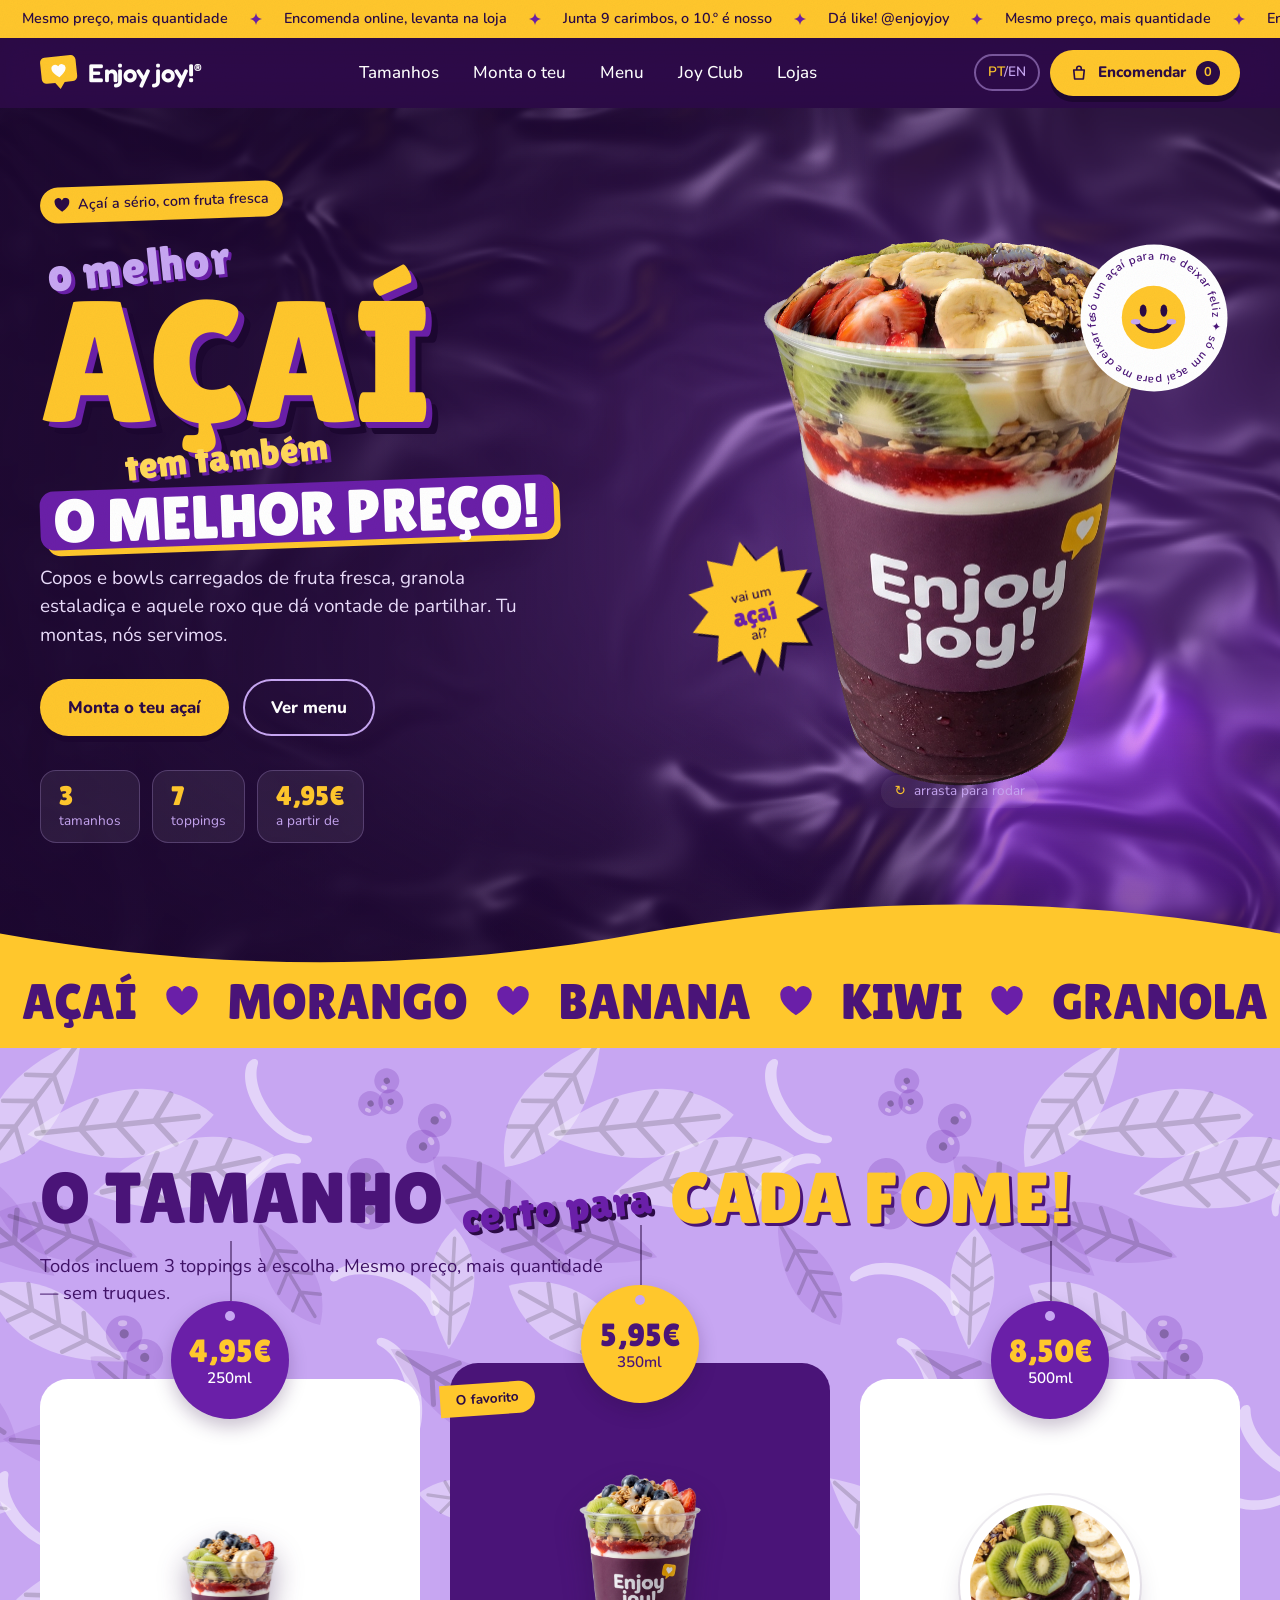
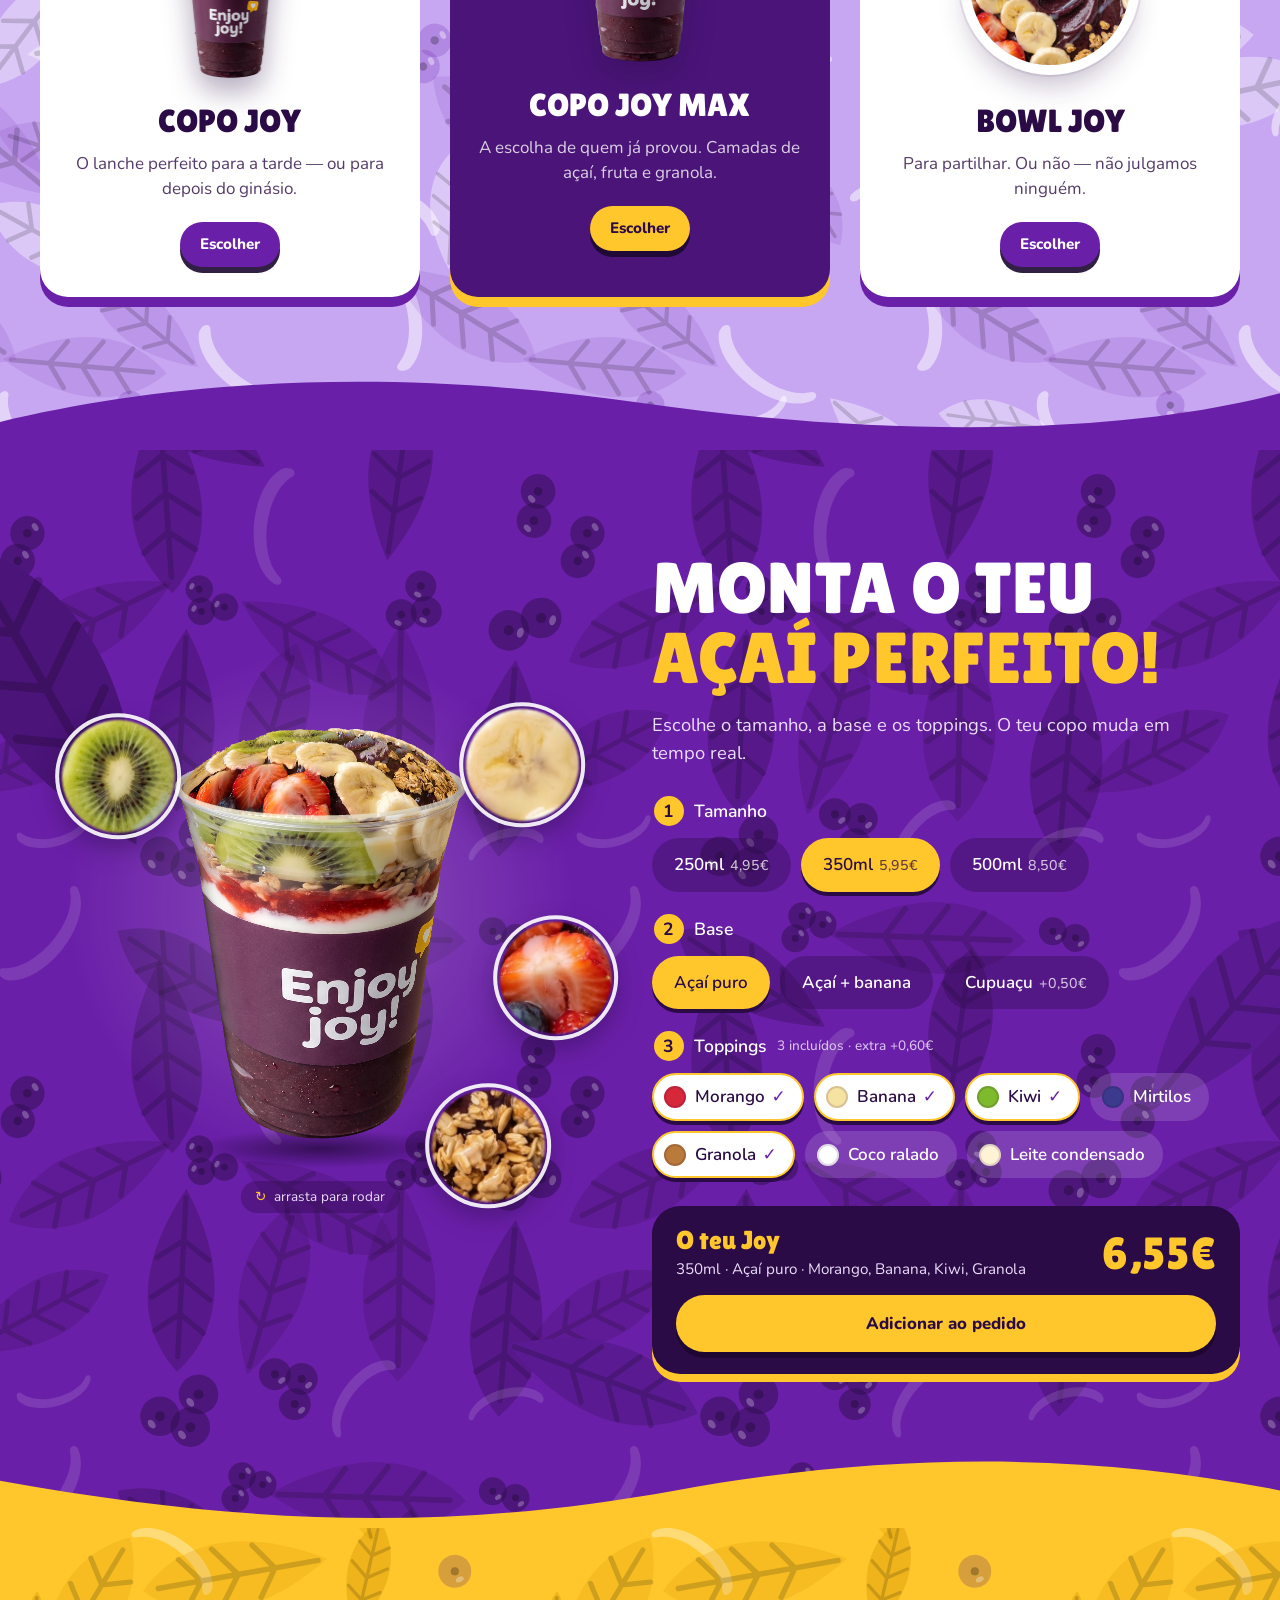
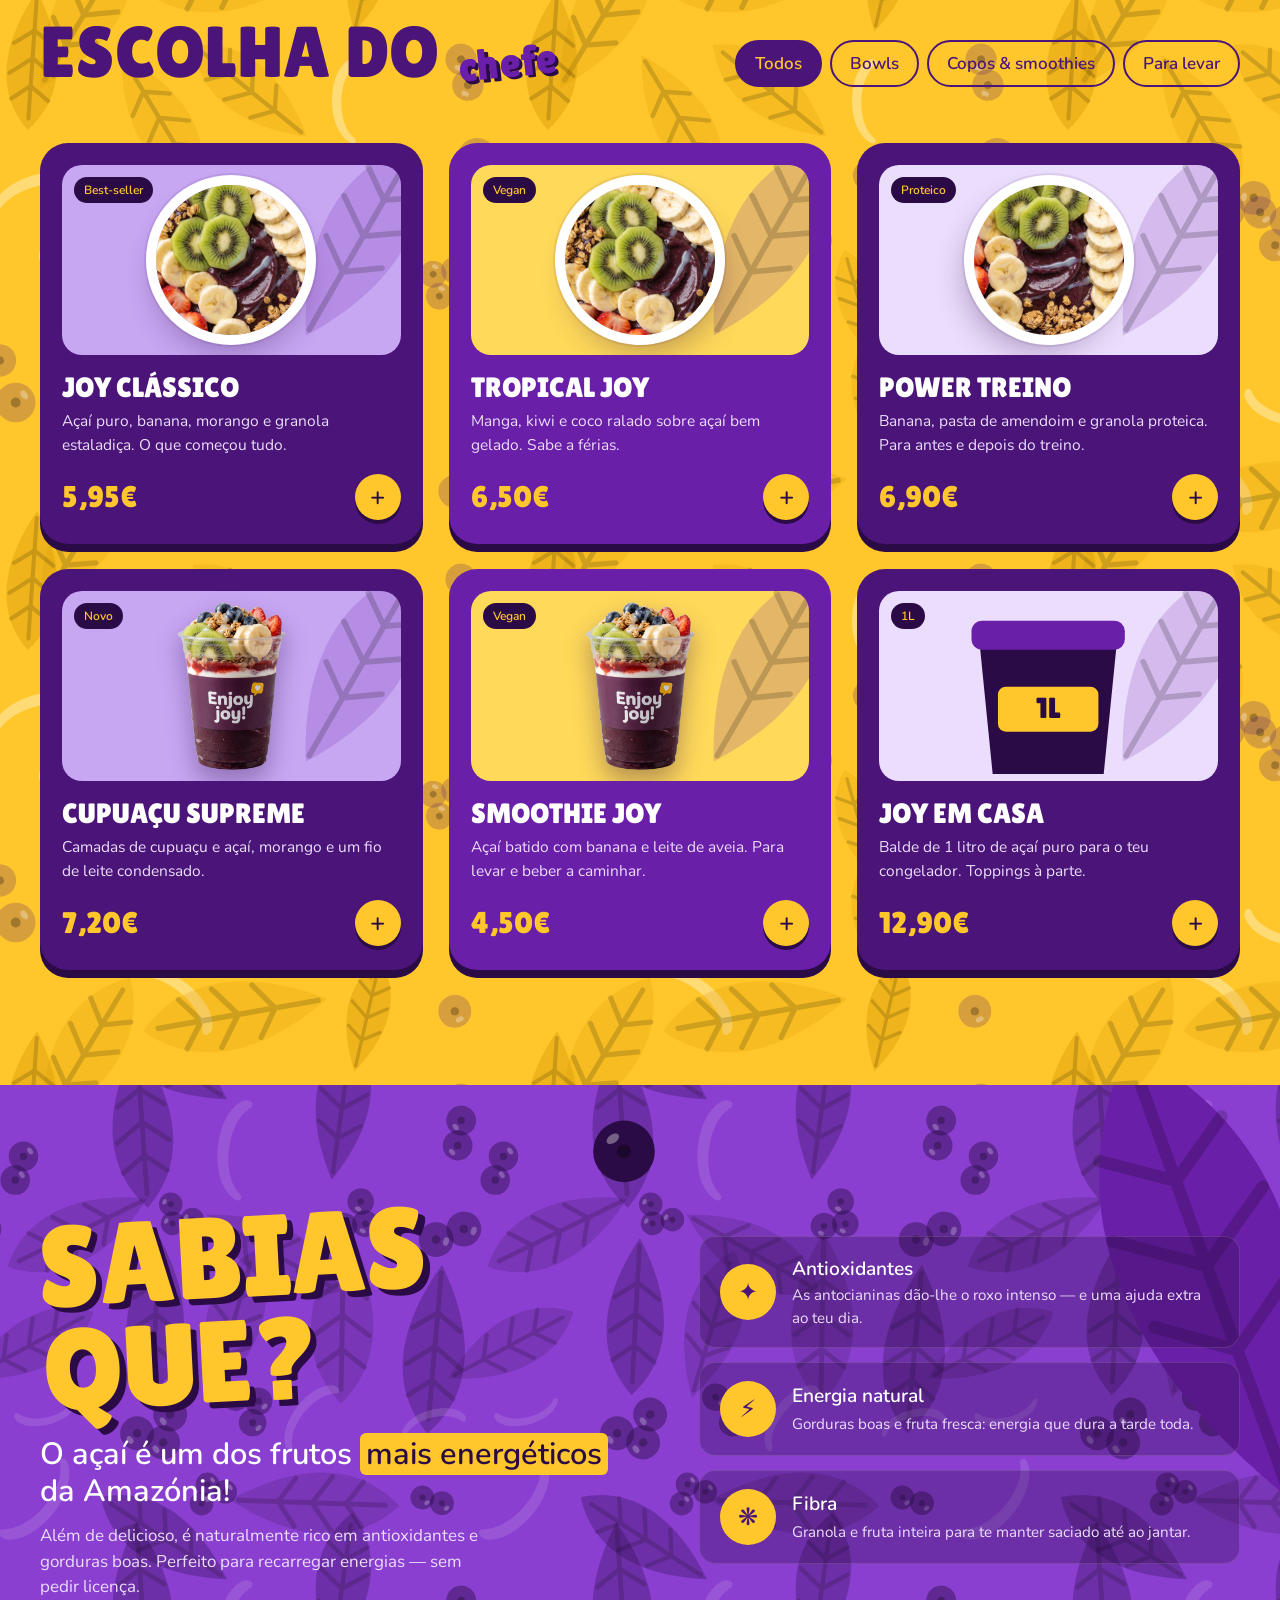
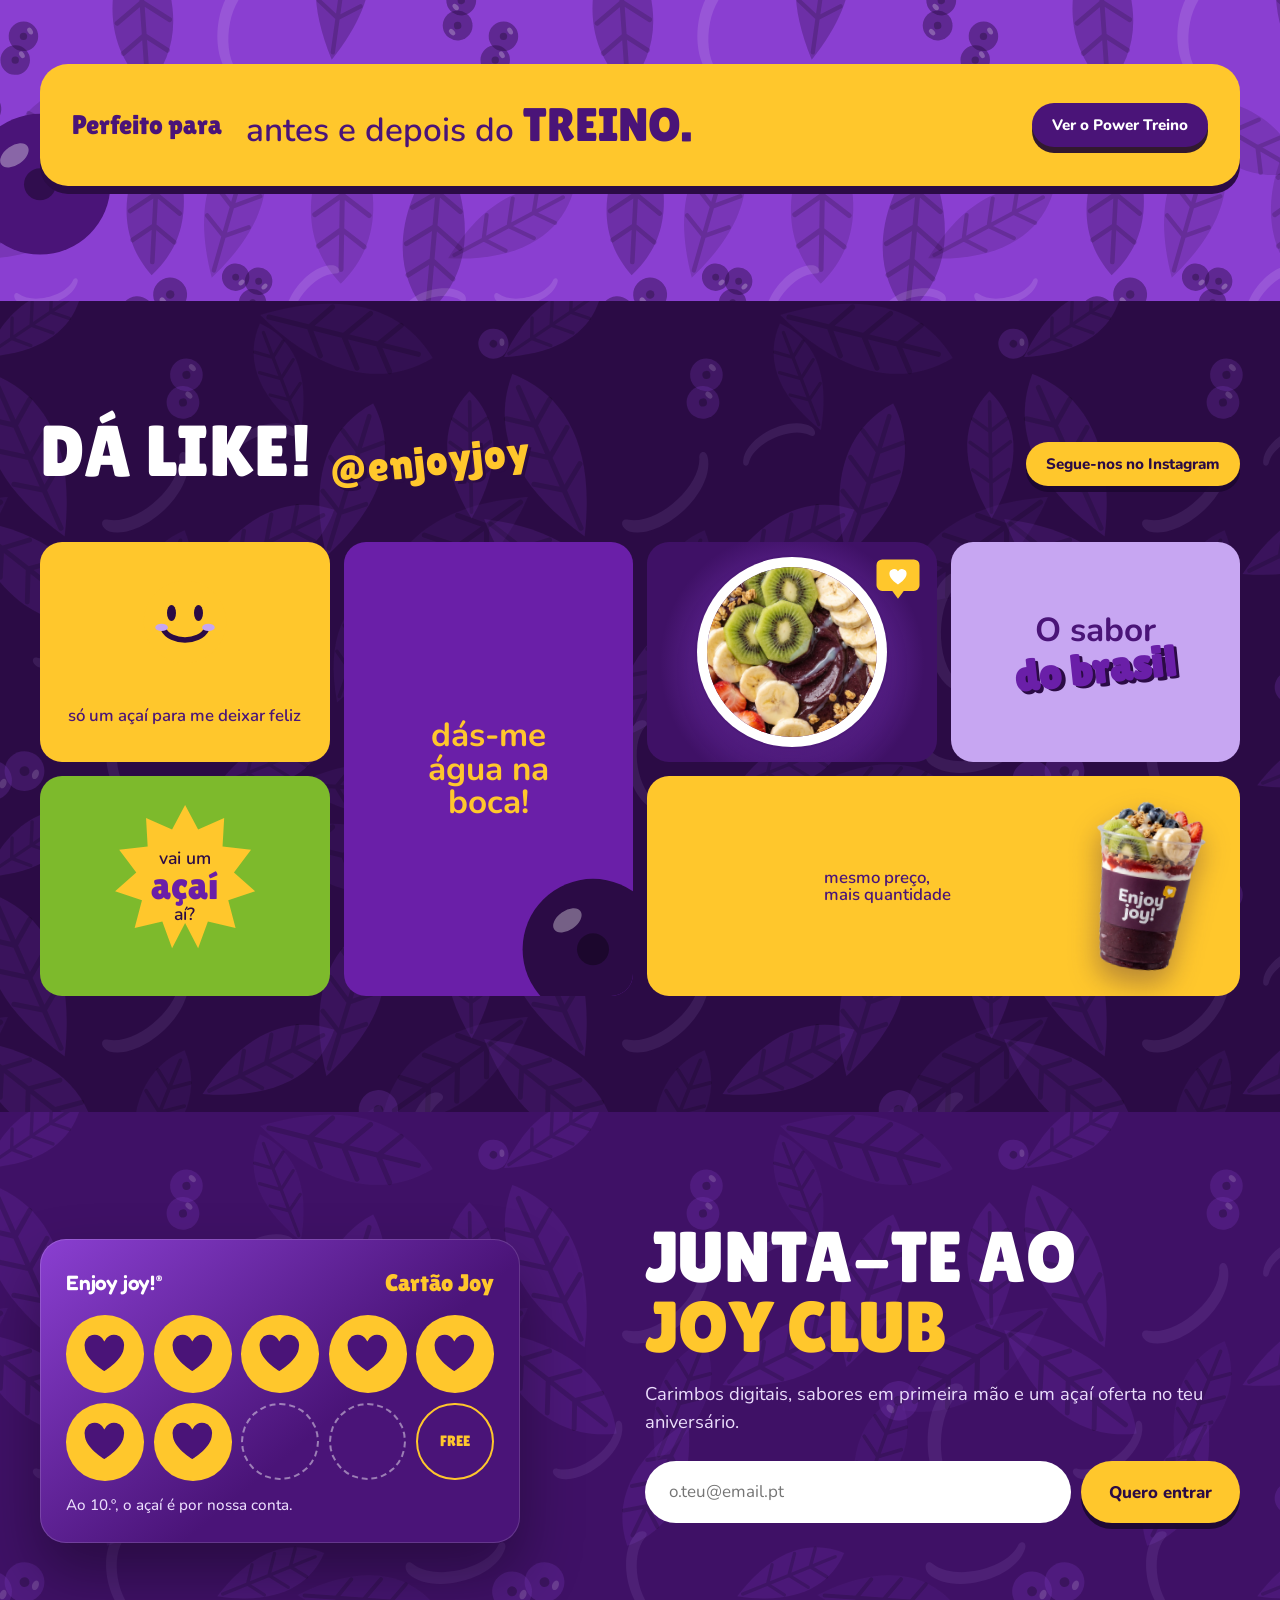
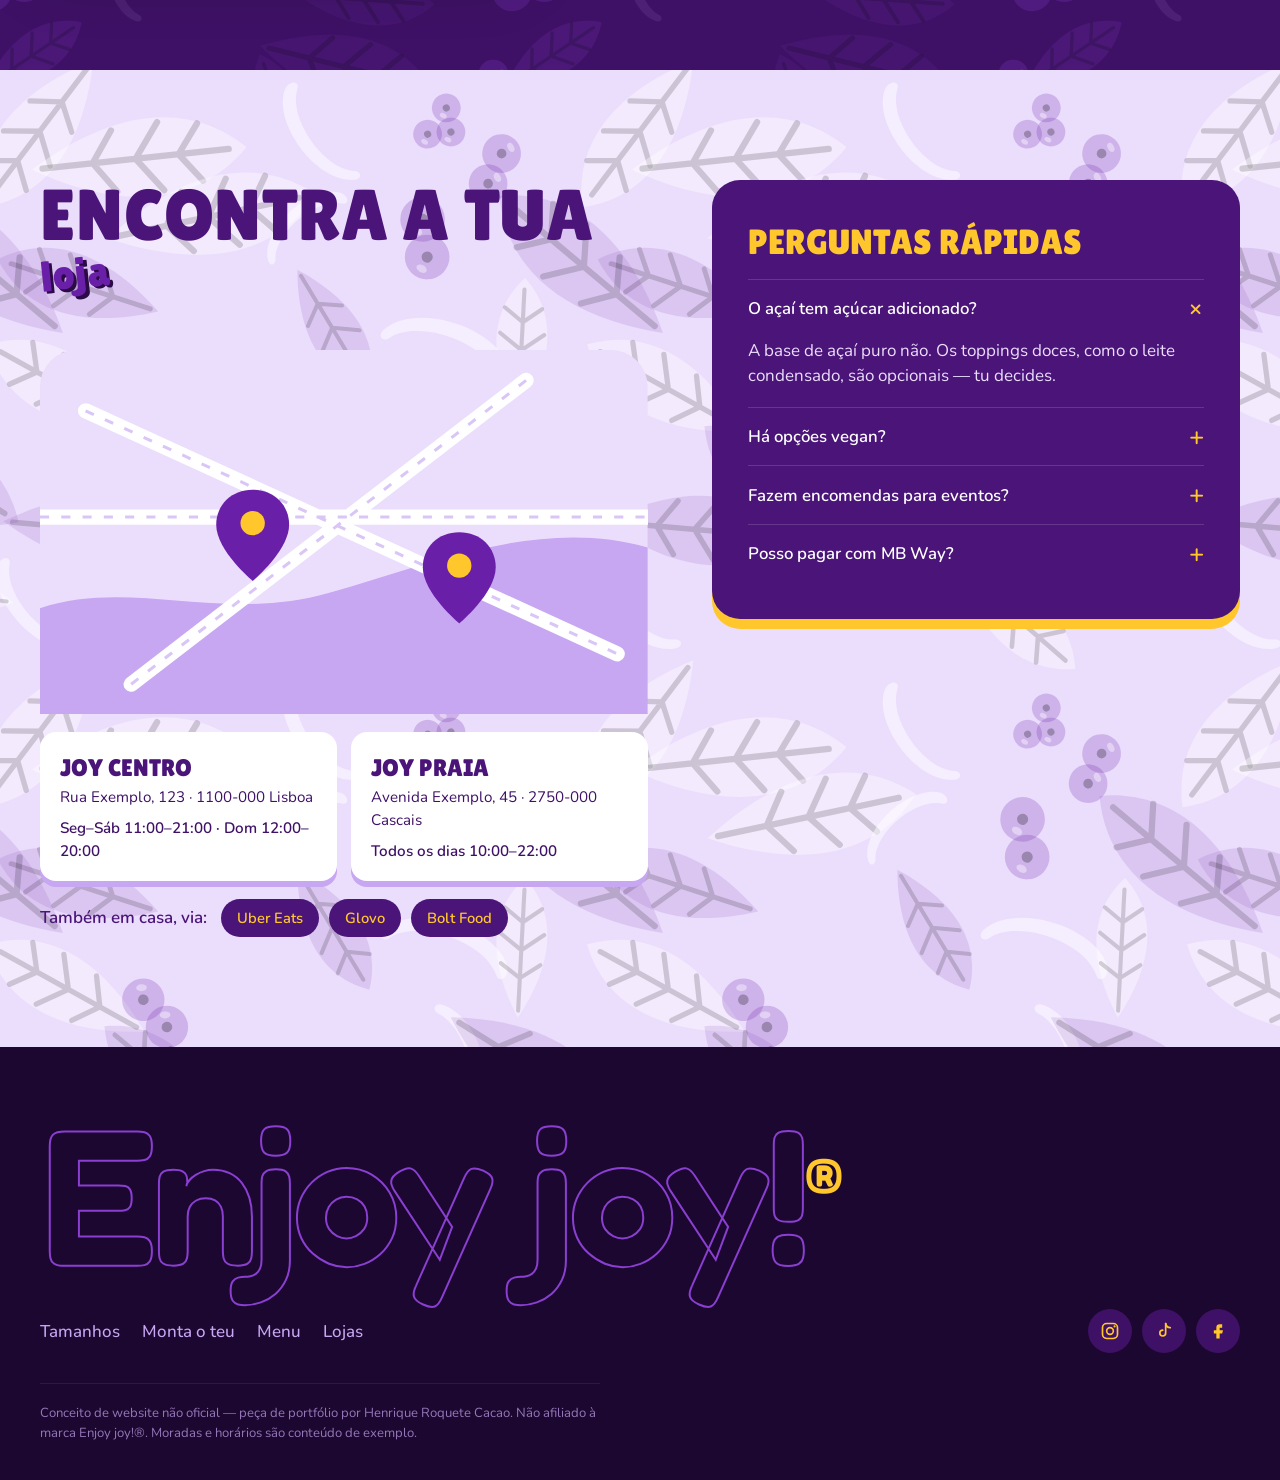
==== enjoy-joy/index.html @ b5eda9b7 "Initial commit" ====
<!DOCTYPE html>
<html lang="pt-PT">
<head>
  <meta charset="UTF-8" />
  <meta name="viewport" content="width=device-width, initial-scale=1" />
  <title>Enjoy joy! — Açaí bowls & copos</title>
  <meta name="description" content="Enjoy joy! — o melhor açaí tem também o melhor preço. Copos, bowls e smoothies de açaí com fruta fresca. Monta o teu online." />
  <meta name="theme-color" content="#2B0B45" />

  <!-- Type system (chunky & playful):
       Lilita One → heavy rounded display, like the "O MELHOR AÇAÍ" price posts
       Nunito     → rounded humanist sans for body + UI, friendly and very legible
       Fredoka    → used only for the Enjoy joy! wordmark (closest to the logo) -->
  <link rel="preconnect" href="https://fonts.googleapis.com" />
  <link rel="preconnect" href="https://fonts.gstatic.com" crossorigin />
  <link href="https://fonts.googleapis.com/css2?family=Fredoka:wght@600&family=Lilita+One&family=Nunito:wght@400;600;700;800;900&display=swap" rel="stylesheet" />
  <link rel="stylesheet" href="css/styles.css" />
</head>
<body>

<!-- ============ SVG SPRITE (shared brand shapes) ============ -->
<svg width="0" height="0" style="position:absolute" aria-hidden="true">
  <defs>
    <!-- Brand mark: yellow speech bubble with a white heart -->
    <symbol id="i-bubble" viewBox="0 0 64 60">
      <path d="M10 2h44a8 8 0 0 1 8 8v28a8 8 0 0 1-8 8H40l-8 11-8-11H10a8 8 0 0 1-8-8V10a8 8 0 0 1 8-8z" fill="#FFC72C"/>
      <path d="M32 37s-12-7.2-12-15a6.5 6.5 0 0 1 12-3.4A6.5 6.5 0 0 1 44 22c0 7.8-12 15-12 15z" fill="#fff"/>
    </symbol>
    <!-- Açaí palm leaf with veins (used as background pattern) -->
    <symbol id="i-leaf" viewBox="0 0 120 200">
      <path d="M60 4C18 46 8 112 60 196 112 112 102 46 60 4z" fill="currentColor"/>
      <path d="M60 18v172M60 60 34 42M60 60l26-18M60 96 28 74M60 96l32-22M60 132 32 112M60 132l28-20" stroke="rgba(0,0,0,.18)" stroke-width="5" stroke-linecap="round" fill="none"/>
    </symbol>
    <!-- Açaí berry -->
    <symbol id="i-berry" viewBox="0 0 100 100">
      <circle cx="50" cy="52" r="44" fill="currentColor"/>
      <circle cx="50" cy="52" r="10" fill="rgba(0,0,0,.35)"/>
      <ellipse cx="34" cy="34" rx="10" ry="6" fill="rgba(255,255,255,.35)" transform="rotate(-35 34 34)"/>
    </symbol>
    <symbol id="i-heart" viewBox="0 0 24 22">
      <path d="M12 21S1 14.4 1 7.3A5.7 5.7 0 0 1 12 4.4a5.7 5.7 0 0 1 11 2.9C23 14.4 12 21 12 21z" fill="currentColor"/>
    </symbol>
    <symbol id="i-spark" viewBox="0 0 24 24">
      <path d="M12 0c1 7 5 11 12 12-7 1-11 5-12 12-1-7-5-11-12-12 7-1 11-5 12-12z" fill="currentColor"/>
    </symbol>
    <symbol id="i-burst" viewBox="0 0 200 200">
      <path fill="currentColor" d="M100 0l16 30 32-14-2 35 35 4-21 28 26 23-33 11 9 34-34-8-12 33-16-31-16 31-12-33-34 8 9-34-33-11 26-23-21-28 35-4-2-35 32 14z"/>
    </symbol>
    <!-- Hand-drawn style smiley -->
    <symbol id="i-smile" viewBox="0 0 100 100">
      <circle cx="50" cy="50" r="46" fill="#FFC72C"/>
      <ellipse cx="35" cy="40" rx="5" ry="9" fill="#2B0B45"/>
      <ellipse cx="65" cy="40" rx="5" ry="9" fill="#2B0B45"/>
      <path d="M26 58c8 16 40 16 48 0" stroke="#2B0B45" stroke-width="6" fill="none" stroke-linecap="round"/>
      <ellipse cx="24" cy="56" rx="7" ry="4" fill="#C7A6F2"/><ellipse cx="76" cy="56" rx="7" ry="4" fill="#C7A6F2"/>
    </symbol>
  </defs>
</svg>

<!-- ============ PROMO MARQUEE ============ -->
<div class="promo" aria-label="Promoções">
  <div class="promo__track">
    <!-- duplicated once in JS for a seamless loop -->
    <span data-i18n="promo1">Mesmo preço, mais quantidade</span><svg><use href="#i-spark"/></svg>
    <span data-i18n="promo2">Encomenda online, levanta na loja</span><svg><use href="#i-spark"/></svg>
    <span data-i18n="promo3">Junta 9 carimbos, o 10.º é nosso</span><svg><use href="#i-spark"/></svg>
    <span>Dá like! @enjoyjoy</span><svg><use href="#i-spark"/></svg>
  </div>
</div>

<!-- ============ NAV ============ -->
<header class="nav" id="top">
  <a href="#top" class="logo" aria-label="Enjoy joy! início">
    <svg class="logo__bubble"><use href="#i-bubble"/></svg>
    <span class="logo__word">Enjoy joy!<sup>®</sup></span>
  </a>
  <nav class="nav__links" id="navLinks" aria-label="Principal">
    <a href="#tamanhos" data-i18n="nav1">Tamanhos</a>
    <a href="#monta" data-i18n="nav2">Monta o teu</a>
    <a href="#menu" data-i18n="nav3">Menu</a>
    <a href="#joyclub" data-i18n="nav4">Joy Club</a>
    <a href="#lojas" data-i18n="nav5">Lojas</a>
  </nav>
  <div class="nav__actions">
    <button class="lang" id="langBtn" aria-label="Mudar língua / switch language"><span class="is-on">PT</span>/<span>EN</span></button>
    <a href="#monta" class="btn btn--yellow btn--sm nav__cta">
      <svg viewBox="0 0 24 24" aria-hidden="true"><path d="M5 8h14l-1.2 12H6.2z" fill="none" stroke="currentColor" stroke-width="2.2" stroke-linejoin="round"/><path d="M9 8V6a3 3 0 0 1 6 0v2" fill="none" stroke="currentColor" stroke-width="2.2"/></svg>
      <span data-i18n="order">Encomendar</span>
      <span class="cart" id="cartCount" aria-label="itens no pedido">0</span>
    </a>
    <button class="burger" id="burger" aria-label="Abrir menu" aria-expanded="false" aria-controls="navLinks"><span></span><span></span></button>
  </div>
</header>

<main>

<!-- ============ HERO ============ -->
<section class="hero">
  <!-- Animated glossy açaí liquid (WebGL shader, js/liquid.js) -->
  <canvas class="hero__liquid" id="liquid" aria-hidden="true"></canvas>
  <div class="hero__veil" aria-hidden="true"></div>

  <div class="hero__inner wrap">
    <div class="hero__copy reveal">
      <p class="chip chip--yellow"><svg><use href="#i-heart"/></svg> <span data-i18n="heroChip">Açaí a sério, com fruta fresca</span></p>
      <h1 class="hero__title">
        <span class="script" data-i18n="heroT1">o melhor</span>
        <span class="mega">AÇAÍ</span>
        <span class="script script--sm" data-i18n="heroT2">tem também</span>
        <span class="big" data-i18n="heroT3">o melhor preço!</span>
      </h1>
      <p class="hero__lead" data-i18n="heroLead">Copos e bowls carregados de fruta fresca, granola estaladiça e aquele roxo que dá vontade de partilhar. Tu montas, nós servimos.</p>
      <div class="hero__ctas">
        <a href="#monta" class="btn btn--yellow" data-i18n="heroCta1">Monta o teu açaí</a>
        <a href="#menu" class="btn btn--ghost" data-i18n="heroCta2">Ver menu</a>
      </div>
      <ul class="hero__facts">
        <li><b>3</b> <span data-i18n="fact1">tamanhos</span></li>
        <li><b>7</b> <span data-i18n="fact2">toppings</span></li>
        <li><b>4,95€</b> <span data-i18n="fact3">a partir de</span></li>
      </ul>
    </div>

    <div class="hero__stage reveal">
      <!-- Photo-3D açaí cup — js/cup3d.js wraps a product photo around real geometry -->
      <canvas id="heroCup" class="cup-canvas" aria-label="Copo de açaí Enjoy joy! em 3D. Arrasta para rodar." role="img"></canvas>
      <div class="cup-shadow"></div>

      <!-- Rotating circular badge -->
      <div class="badge-rotate" aria-hidden="true">
        <svg viewBox="0 0 200 200" class="badge-rotate__ring">
          <defs><path id="circ" d="M100 100m-78 0a78 78 0 1 1 156 0a78 78 0 1 1-156 0"/></defs>
          <circle cx="100" cy="100" r="98" fill="#fff"/>
          <text><textPath href="#circ" data-i18n="badge">só um açaí para me deixar feliz ✦ só um açaí para me deixar feliz ✦</textPath></text>
        </svg>
        <svg class="badge-rotate__smile"><use href="#i-smile"/></svg>
      </div>

      <!-- Starburst sticker -->
      <div class="burst" aria-hidden="true">
        <svg><use href="#i-burst"/></svg>
        <span data-i18n="burst">vai um<br><b>açaí</b><br>aí?</span>
      </div>

      <p class="drag-hint" aria-hidden="true"><span class="drag-hint__icon">↻</span> <span data-i18n="drag">arrasta para rodar</span></p>
    </div>
  </div>

  <svg class="wave wave--yellow" viewBox="0 0 1440 80" preserveAspectRatio="none" aria-hidden="true"><path d="M0 40c240 40 480 40 720 0s480-40 720 0v40H0z"/></svg>
</section>

<!-- ============ INGREDIENT MARQUEE ============ -->
<div class="ticker" aria-hidden="true">
  <div class="ticker__track">
    <span>AÇAÍ</span><svg><use href="#i-heart"/></svg><span>MORANGO</span><svg><use href="#i-heart"/></svg><span>BANANA</span><svg><use href="#i-heart"/></svg><span>KIWI</span><svg><use href="#i-heart"/></svg><span>GRANOLA</span><svg><use href="#i-heart"/></svg><span>CUPUAÇU</span><svg><use href="#i-heart"/></svg><span>MIRTILOS</span><svg><use href="#i-heart"/></svg>
  </div>
</div>

<!-- ============ SIZES / PRICING ============ -->
<section class="sizes" id="tamanhos">
  <div class="wrap">
    <header class="sec-head reveal">
      <h2 class="display">
        <span data-i18n="sizesT1">O tamanho</span>
        <span class="script script--violet" data-i18n="sizesT2">certo para</span>
        <span class="display--yellow" data-i18n="sizesT3">cada fome!</span>
      </h2>
      <p class="sec-lead" data-i18n="sizesLead">Todos incluem 3 toppings à escolha. Mesmo preço, mais quantidade — sem truques.</p>
    </header>

    <div class="sizes__grid">
      <!-- Each card: hanging price tag + flat cup illustration -->
      <article class="size reveal" data-size="250">
        <div class="tag tag--purple"><span class="tag__price">4,95€</span><span class="tag__ml">250ml</span></div>
        <div class="size__illo"><img src="assets/cup-front.webp" alt="" class="size__cup size__cup--s" loading="lazy"></div>
        <h3 data-i18n="s1n">Copo Joy</h3>
        <p data-i18n="s1d">O lanche perfeito para a tarde — ou para depois do ginásio.</p>
        <button class="btn btn--violet btn--sm js-pick-size" data-size="250" data-i18n="pick">Escolher</button>
      </article>

      <article class="size size--featured reveal" data-size="350">
        <span class="ribbon" data-i18n="fav">O favorito</span>
        <div class="tag tag--yellow"><span class="tag__price">5,95€</span><span class="tag__ml">350ml</span></div>
        <div class="size__illo"><img src="assets/cup-front.webp" alt="" class="size__cup size__cup--m" loading="lazy"></div>
        <h3 data-i18n="s2n">Copo Joy Max</h3>
        <p data-i18n="s2d">A escolha de quem já provou. Camadas de açaí, fruta e granola.</p>
        <button class="btn btn--yellow btn--sm js-pick-size" data-size="350" data-i18n="pick">Escolher</button>
      </article>

      <article class="size reveal" data-size="500">
        <div class="tag tag--purple"><span class="tag__price">8,50€</span><span class="tag__ml">500ml</span></div>
        <div class="size__illo"><span class="size__bowl" aria-hidden="true"></span></div>
        <h3 data-i18n="s3n">Bowl Joy</h3>
        <p data-i18n="s3d">Para partilhar. Ou não — não julgamos ninguém.</p>
        <button class="btn btn--violet btn--sm js-pick-size" data-size="500" data-i18n="pick">Escolher</button>
      </article>
    </div>
  </div>
  <svg class="wave wave--violet" viewBox="0 0 1440 80" preserveAspectRatio="none" aria-hidden="true"><path d="M0 50c180-40 420-60 720-20s560 30 720-10v60H0z"/></svg>
</section>

<!-- ============ BUILDER ============ -->
<section class="builder" id="monta">
  <!-- decorative leaves -->
  <svg class="leaf leaf--a" aria-hidden="true"><use href="#i-leaf"/></svg>
  <svg class="leaf leaf--b" aria-hidden="true"><use href="#i-leaf"/></svg>
  <svg class="leaf leaf--c" aria-hidden="true"><use href="#i-leaf"/></svg>

  <div class="wrap builder__grid">
    <div class="builder__stage">
      <div class="builder__stage-inner">
        <canvas id="builderCup" class="cup-canvas" aria-label="Pré-visualização 3D do teu açaí" role="img"></canvas>
        <!-- selected toppings orbit the cup (photo crops, js/main.js) -->
        <div class="orbit" id="orbit" aria-hidden="true"></div>
        <div class="cup-shadow"></div>
        <p class="drag-hint drag-hint--light"><span class="drag-hint__icon">↻</span> <span data-i18n="drag">arrasta para rodar</span></p>
      </div>
    </div>

    <div class="builder__panel">
      <header class="reveal">
        <h2 class="display display--light">
          <span data-i18n="bT1">Monta o teu</span>
          <span class="display--yellow" data-i18n="bT2">açaí perfeito!</span>
        </h2>
        <p class="sec-lead sec-lead--light" data-i18n="bLead">Escolhe o tamanho, a base e os toppings. O teu copo muda em tempo real.</p>
      </header>

      <form class="builder__form" id="builderForm" onsubmit="return false">
        <fieldset class="step">
          <legend><span class="step__n">1</span> <span data-i18n="st1">Tamanho</span></legend>
          <div class="opts" id="optSize">
            <label class="opt"><input type="radio" name="size" value="250"><span>250ml <small>4,95€</small></span></label>
            <label class="opt"><input type="radio" name="size" value="350" checked><span>350ml <small>5,95€</small></span></label>
            <label class="opt"><input type="radio" name="size" value="500"><span>500ml <small>8,50€</small></span></label>
          </div>
        </fieldset>

        <fieldset class="step">
          <legend><span class="step__n">2</span> <span data-i18n="st2">Base</span></legend>
          <div class="opts" id="optBase">
            <label class="opt"><input type="radio" name="base" value="acai" checked><span data-i18n="b1">Açaí puro</span></label>
            <label class="opt"><input type="radio" name="base" value="banana"><span data-i18n="b2">Açaí + banana</span></label>
            <label class="opt"><input type="radio" name="base" value="cupuacu"><span><span data-i18n="b3">Cupuaçu</span> <small>+0,50€</small></span></label>
          </div>
        </fieldset>

        <fieldset class="step">
          <legend><span class="step__n">3</span> <span data-i18n="st3">Toppings</span> <em class="step__note" data-i18n="st3n">3 incluídos · extra +0,60€</em></legend>
          <div class="opts opts--chips" id="optTop">
            <!-- --dot sets the swatch colour for each topping chip -->
            <label class="chipopt" style="--dot:#D62839"><input type="checkbox" name="top" value="morango" checked><span data-i18n="t1">Morango</span></label>
            <label class="chipopt" style="--dot:#F6E3A1"><input type="checkbox" name="top" value="banana" checked><span data-i18n="t2">Banana</span></label>
            <label class="chipopt" style="--dot:#7DBA2C"><input type="checkbox" name="top" value="kiwi" checked><span data-i18n="t3">Kiwi</span></label>
            <label class="chipopt" style="--dot:#3B3A8C"><input type="checkbox" name="top" value="mirtilo"><span data-i18n="t4">Mirtilos</span></label>
            <label class="chipopt" style="--dot:#B97A3A"><input type="checkbox" name="top" value="granola" checked><span data-i18n="t5">Granola</span></label>
            <label class="chipopt" style="--dot:#FFFFFF"><input type="checkbox" name="top" value="coco"><span data-i18n="t6">Coco ralado</span></label>
            <label class="chipopt" style="--dot:#FFF3D6"><input type="checkbox" name="top" value="leite"><span data-i18n="t7">Leite condensado</span></label>
          </div>
        </fieldset>

        <div class="summary" aria-live="polite">
          <div>
            <p class="summary__label" data-i18n="yours">O teu Joy</p>
            <p class="summary__desc" id="sumDesc">350ml · Açaí puro · Morango, Banana, Kiwi, Granola</p>
          </div>
          <p class="summary__price" id="sumPrice">6,55€</p>
          <button class="btn btn--yellow summary__btn" id="addBtn" type="button" data-i18n="add">Adicionar ao pedido</button>
        </div>
      </form>
    </div>
  </div>
  <svg class="wave wave--yellow" viewBox="0 0 1440 80" preserveAspectRatio="none" aria-hidden="true"><path d="M0 30c300 50 520 50 760 10s460-40 680 0v40H0z"/></svg>
</section>

<!-- ============ MENU ============ -->
<section class="menu" id="menu">
  <div class="wrap">
    <header class="sec-head sec-head--row reveal">
      <h2 class="display display--purple">
        <span data-i18n="mT1">Escolha do</span>
        <span class="script script--violet" data-i18n="mT2">chefe</span>
      </h2>
      <div class="tabs" role="tablist" id="menuTabs">
        <button role="tab" aria-selected="true" data-filter="all" data-i18n="f0">Todos</button>
        <button role="tab" aria-selected="false" data-filter="bowl" data-i18n="f1">Bowls</button>
        <button role="tab" aria-selected="false" data-filter="copo" data-i18n="f2">Copos & smoothies</button>
        <button role="tab" aria-selected="false" data-filter="levar" data-i18n="f3">Para levar</button>
      </div>
    </header>
    <!-- Cards are rendered from data in js/main.js so the menu is easy to edit -->
    <div class="menu__grid" id="menuGrid"></div>
  </div>
</section>

<!-- ============ DID YOU KNOW ============ -->
<section class="know" id="sabias">
  <svg class="leaf leaf--d" aria-hidden="true"><use href="#i-leaf"/></svg>
  <svg class="berry berry--a" aria-hidden="true"><use href="#i-berry"/></svg>
  <svg class="berry berry--b" aria-hidden="true"><use href="#i-berry"/></svg>
  <div class="wrap know__grid">
    <div class="reveal">
      <h2 class="mega-title" data-i18n="kT">Sabias<br>que?</h2>
      <p class="know__statement"><span data-i18n="kS1">O açaí é um dos frutos</span> <mark data-i18n="kS2">mais energéticos</mark> <span data-i18n="kS3">da Amazónia!</span></p>
      <p class="know__body" data-i18n="kB">Além de delicioso, é naturalmente rico em antioxidantes e gorduras boas. Perfeito para recarregar energias — sem pedir licença.</p>
    </div>
    <ul class="benefits">
      <li class="benefit reveal"><span class="benefit__icon">✦</span><h3 data-i18n="k1t">Antioxidantes</h3><p data-i18n="k1d">As antocianinas dão-lhe o roxo intenso — e uma ajuda extra ao teu dia.</p></li>
      <li class="benefit reveal"><span class="benefit__icon">⚡</span><h3 data-i18n="k2t">Energia natural</h3><p data-i18n="k2d">Gorduras boas e fruta fresca: energia que dura a tarde toda.</p></li>
      <li class="benefit reveal"><span class="benefit__icon">❋</span><h3 data-i18n="k3t">Fibra</h3><p data-i18n="k3d">Granola e fruta inteira para te manter saciado até ao jantar.</p></li>
    </ul>
    <div class="treino reveal">
      <p class="treino__kicker" data-i18n="trK">Perfeito para</p>
      <p class="treino__title"><span data-i18n="trT1">antes e depois do</span> <b data-i18n="trT2">treino.</b></p>
      <a href="#menu" class="btn btn--purple btn--sm" data-i18n="trC">Ver o Power Treino</a>
    </div>
  </div>
</section>

<!-- ============ SOCIAL WALL ============ -->
<section class="social" id="dalike">
  <div class="wrap">
    <header class="sec-head sec-head--row reveal">
      <h2 class="display display--light">
        <span data-i18n="soT1">Dá like!</span>
        <span class="script script--yellow">@enjoyjoy</span>
      </h2>
      <a class="btn btn--yellow btn--sm" href="#" aria-label="Instagram" data-i18n="soC">Segue-nos no Instagram</a>
    </header>
    <div class="wall">
      <div class="post post--yellow reveal"><svg class="post__smile"><use href="#i-smile"/></svg><p data-i18n="p1">só um açaí para me deixar feliz</p></div>
      <div class="post post--violet post--tall reveal"><p class="post__big" data-i18n="p2">dás-me<br>água na<br>boca!</p><svg class="post__berry"><use href="#i-berry"/></svg></div>
      <div class="post post--plum post--photo reveal"><span class="post__bowl" aria-hidden="true"></span><span class="post__heart"><svg><use href="#i-bubble"/></svg></span></div>
      <div class="post post--lav reveal"><p class="post__big post__big--purple"><span data-i18n="p4a">O sabor</span><br><span class="script script--violet" data-i18n="p4b">do Brasil</span></p></div>
      <div class="post post--yellow post--wide reveal"><p class="post__big post__big--purple" data-i18n="p5">mesmo preço,<br>mais quantidade</p><img src="assets/cup-front.webp" alt="" class="post__cup" loading="lazy"></div>
      <div class="post post--green reveal"><svg class="post__burst"><use href="#i-burst"/></svg><p class="post__burst-t" data-i18n="burst">vai um<br><b>açaí</b><br>aí?</p></div>
    </div>
  </div>
</section>

<!-- ============ JOY CLUB (loyalty) ============ -->
<section class="club" id="joyclub">
  <div class="wrap club__grid">
    <div class="loyalty reveal" aria-label="Cartão de fidelização">
      <div class="loyalty__head">
        <span class="logo__word logo__word--sm">Enjoy joy!<sup>®</sup></span>
        <span class="loyalty__name" data-i18n="cardN">Cartão Joy</span>
      </div>
      <ol class="stamps" id="stamps"></ol>
      <p class="loyalty__foot" data-i18n="cardF">Ao 10.º, o açaí é por nossa conta.</p>
    </div>
    <div class="reveal">
      <h2 class="display display--light"><span data-i18n="cT1">Junta-te ao</span> <span class="display--yellow">Joy Club</span></h2>
      <p class="sec-lead sec-lead--light" data-i18n="cLead">Carimbos digitais, sabores em primeira mão e um açaí oferta no teu aniversário.</p>
      <form class="news" id="newsForm" novalidate>
        <label for="email" class="sr-only">Email</label>
        <input id="email" type="email" placeholder="o.teu@email.pt" required />
        <button class="btn btn--yellow" type="submit" data-i18n="cBtn">Quero entrar</button>
      </form>
      <p class="news__msg" id="newsMsg" role="status"></p>
    </div>
  </div>
</section>

<!-- ============ STORES + FAQ ============ -->
<section class="stores" id="lojas">
  <div class="wrap stores__grid">
    <div>
      <header class="sec-head reveal">
        <h2 class="display display--purple"><span data-i18n="lT1">Encontra a tua</span> <span class="script script--violet" data-i18n="lT2">loja</span></h2>
      </header>
      <!-- Stylised map (SVG) — swap for an embedded map in production -->
      <div class="map reveal" aria-hidden="true">
        <svg viewBox="0 0 400 240">
          <rect width="400" height="240" rx="24" fill="#EBDDFC"/>
          <path d="M0 170c60-20 120 10 190-10s140-50 210-30v110H0z" fill="#C7A6F2"/>
          <path d="M30 40 380 200M60 220 320 20M0 110h400" stroke="#fff" stroke-width="10" stroke-linecap="round"/>
          <path d="M30 40 380 200M60 220 320 20M0 110h400" stroke="#D9C6F7" stroke-width="2" stroke-dasharray="6 8"/>
          <g transform="translate(140 92)"><g class="pin"><path d="M0 0c-14 0-24 10-24 23 0 17 24 37 24 37s24-20 24-37C24 10 14 0 0 0z" fill="#6A1FA8"/><circle cy="22" r="8" fill="#FFC72C"/></g></g>
          <g transform="translate(276 120)"><g class="pin pin--2"><path d="M0 0c-14 0-24 10-24 23 0 17 24 37 24 37s24-20 24-37C24 10 14 0 0 0z" fill="#6A1FA8"/><circle cy="22" r="8" fill="#FFC72C"/></g></g>
        </svg>
      </div>
      <div class="store-cards">
        <article class="store reveal">
          <h3>Joy Centro</h3>
          <p>Rua Exemplo, 123 · 1100-000 Lisboa</p>
          <p class="store__hours"><span data-i18n="h1">Seg–Sáb</span> 11:00–21:00 · <span data-i18n="h2">Dom</span> 12:00–20:00</p>
        </article>
        <article class="store reveal">
          <h3>Joy Praia</h3>
          <p>Avenida Exemplo, 45 · 2750-000 Cascais</p>
          <p class="store__hours"><span data-i18n="h3">Todos os dias</span> 10:00–22:00</p>
        </article>
      </div>
      <div class="delivery reveal">
        <p data-i18n="dl">Também em casa, via:</p>
        <a href="#">Uber Eats</a><a href="#">Glovo</a><a href="#">Bolt Food</a>
      </div>
    </div>

    <div class="faq reveal">
      <h3 class="faq__title" data-i18n="qT">Perguntas rápidas</h3>
      <details open><summary data-i18n="q1">O açaí tem açúcar adicionado?</summary><p data-i18n="a1">A base de açaí puro não. Os toppings doces, como o leite condensado, são opcionais — tu decides.</p></details>
      <details><summary data-i18n="q2">Há opções vegan?</summary><p data-i18n="a2">Sim. Açaí puro com fruta, granola e coco é 100% vegetal. Pede o smoothie com leite de aveia.</p></details>
      <details><summary data-i18n="q3">Fazem encomendas para eventos?</summary><p data-i18n="a3">Fazemos — festas, escritórios e casamentos. Fala connosco com 48h de antecedência.</p></details>
      <details><summary data-i18n="q4">Posso pagar com MB Way?</summary><p data-i18n="a4">Claro. Aceitamos MB Way, cartão e dinheiro em todas as lojas.</p></details>
    </div>
  </div>
</section>

</main>

<!-- ============ FOOTER ============ -->
<footer class="footer">
  <div class="wrap">
    <p class="footer__word">Enjoy joy!<sup>®</sup></p>
    <div class="footer__row">
      <nav class="footer__links" aria-label="Rodapé">
        <a href="#tamanhos" data-i18n="nav1">Tamanhos</a><a href="#monta" data-i18n="nav2">Monta o teu</a><a href="#menu" data-i18n="nav3">Menu</a><a href="#lojas" data-i18n="nav5">Lojas</a>
      </nav>
      <div class="footer__social">
        <a href="#" aria-label="Instagram"><svg viewBox="0 0 24 24"><rect x="3" y="3" width="18" height="18" rx="5" fill="none" stroke="currentColor" stroke-width="2"/><circle cx="12" cy="12" r="4" fill="none" stroke="currentColor" stroke-width="2"/><circle cx="17.5" cy="6.5" r="1.3" fill="currentColor"/></svg></a>
        <a href="#" aria-label="TikTok"><svg viewBox="0 0 24 24"><path d="M14 3v11.5a3.5 3.5 0 1 1-3.5-3.5" fill="none" stroke="currentColor" stroke-width="2" stroke-linecap="round"/><path d="M14 3c.5 3 2.5 5 5.5 5" fill="none" stroke="currentColor" stroke-width="2" stroke-linecap="round"/></svg></a>
        <a href="#" aria-label="Facebook"><svg viewBox="0 0 24 24"><path d="M14 8h3V4h-3a4 4 0 0 0-4 4v3H7v4h3v6h4v-6h3l1-4h-4V8z" fill="currentColor"/></svg></a>
      </div>
    </div>
    <p class="footer__note" data-i18n="note">Conceito de website não oficial — peça de portfólio por Henrique Roquete Cacao. Não afiliado à marca Enjoy joy!®. Moradas e horários são conteúdo de exemplo.</p>
  </div>
</footer>

<div class="toast" id="toast" role="status" aria-live="polite"></div>

<script src="assets/textures.js"></script>
<script src="js/liquid.js"></script>
<script src="js/cup3d.js"></script>
<script src="js/main.js"></script>
</body>
</html>
---- enjoy-joy/css/styles.css ----
/* =========================================================
   Enjoy joy! — açaí one-pager
   Design notes
   - Purple carries the brand (deep plum → electric violet → lavender);
     yellow is the "joy" accent and the only colour for primary actions.
   - Kiwi green appears only as a tiny accent (one social tile, fruit),
     so the purple/yellow pairing stays dominant.
   - Sections alternate dark / light / saturated to give the one-pager
     the rhythm of the brand's Instagram grid.
   ========================================================= */

:root {
  /* purples */
  --plum-950: #1C0730;
  --plum-900: #2B0B45;
  --purple-800: #3F1166;
  --purple-700: #4A1478;
  --violet-600: #6A1FA8;
  --violet-500: #8A3FD1;
  --lav-300: #C7A6F2;
  --lav-100: #EBDDFC;
  /* yellows */
  --yellow-400: #FFC72C;
  --yellow-300: #FFD95A;
  --yellow-600: #E5A800;
  /* accents */
  --kiwi: #7DBA2C;
  --berry: #D62839;
  --cream: #FFF8EC;
  --white: #fff;

  --ink: var(--plum-900);
  --radius: 28px;
  --radius-sm: 16px;
  --shadow-pop: 0 6px 0 rgba(28, 7, 48, .9);
  --wrap: 1200px;

  --f-display: "Lilita One", "Arial Rounded MT Bold", "Arial Black", sans-serif;
  --f-sans: "Nunito", "Segoe UI", system-ui, sans-serif;
  --f-script: "Lilita One", "Arial Rounded MT Bold", sans-serif;   /* accent words: same face, lowercase + tilted like a sticker */
  --f-logo: "Fredoka", "Nunito", sans-serif;

  --ease-pop: cubic-bezier(.34, 1.56, .64, 1);
}

/* ---------- base ---------- */
*, *::before, *::after { box-sizing: border-box; }
html { scroll-behavior: smooth; scroll-padding-top: 84px; }
body {
  margin: 0;
  font-family: var(--f-sans);
  font-size: 17px;
  line-height: 1.5;
  color: var(--ink);
  background: var(--plum-900);
  -webkit-font-smoothing: antialiased;
  overflow-x: hidden;
}
/* paper-grain overlay, like the printed posters in the references */
body::after {
  content: "";
  position: fixed; inset: 0;
  pointer-events: none;
  z-index: 100;
  opacity: .07;
  mix-blend-mode: multiply;
  background-image: url("data:image/svg+xml,%3Csvg xmlns='http://www.w3.org/2000/svg' width='160' height='160'%3E%3Cfilter id='n'%3E%3CfeTurbulence type='fractalNoise' baseFrequency='.9' numOctaves='2' stitchTiles='stitch'/%3E%3C/filter%3E%3Crect width='100%25' height='100%25' filter='url(%23n)'/%3E%3C/svg%3E");
}
img, svg, canvas { display: block; }
a { color: inherit; }
button { font: inherit; cursor: pointer; }
h1, h2, h3, p { margin: 0; }
.wrap { width: min(100% - 32px, var(--wrap)); margin-inline: auto; }
.sr-only { position: absolute; width: 1px; height: 1px; overflow: hidden; clip: rect(0 0 0 0); white-space: nowrap; }
:focus-visible { outline: 3px solid var(--yellow-400); outline-offset: 3px; border-radius: 8px; }

/* ---------- type helpers ---------- */
.display {
  font-family: var(--f-display);
  font-weight: 400;
  text-transform: uppercase;
  font-size: clamp(2.4rem, 5.6vw, 4.8rem);
  line-height: .98;
  letter-spacing: .005em;
  color: var(--white);
  display: flex; flex-wrap: wrap; align-items: baseline; column-gap: .25em;
}
.display > span { display: inline-block; }
.display--purple { color: var(--purple-700); }
.display--light { color: var(--white); }
.display--yellow { color: var(--yellow-400); }
.display--purple .display--yellow { color: var(--yellow-400); -webkit-text-stroke: 0; text-shadow: 3px 3px 0 var(--purple-700); }
.script {
  font-family: var(--f-script);
  text-transform: lowercase;
  font-size: .6em;
  line-height: 1;
  color: var(--yellow-400);
  transform: rotate(-6deg);
  display: inline-block;
  text-shadow: 3px 3px 0 var(--plum-900);
  letter-spacing: .01em;
}
.script--violet { color: var(--violet-600); }
.script--yellow { color: var(--yellow-400); }
.sec-head { margin-bottom: clamp(32px, 5vw, 56px); }
.sec-head--row { display: flex; flex-wrap: wrap; align-items: flex-end; justify-content: space-between; gap: 20px; }
.sec-lead { margin-top: 18px; font-size: 1.15rem; max-width: 52ch; color: var(--purple-800); }
.sec-lead--light { color: var(--lav-100); }

/* ---------- buttons & chips ---------- */
.btn {
  --bg: var(--yellow-400); --fg: var(--plum-900);
  display: inline-flex; align-items: center; gap: 10px;
  padding: 16px 28px;
  border: 0; border-radius: 999px;
  background: var(--bg); color: var(--fg);
  font-family: var(--f-sans); font-weight: 800; font-size: 1.05rem;
  text-decoration: none;
  box-shadow: var(--shadow-pop);
  transition: transform .18s var(--ease-pop), box-shadow .18s;
  white-space: nowrap;
}
.btn:hover { transform: translateY(-3px); box-shadow: 0 9px 0 rgba(28, 7, 48, .9); }
.btn:active { transform: translateY(4px); box-shadow: 0 2px 0 rgba(28, 7, 48, .9); }
.btn--sm { padding: 11px 20px; font-size: .95rem; }
.btn--yellow { --bg: var(--yellow-400); --fg: var(--plum-900); }
.btn--violet { --bg: var(--violet-600); --fg: var(--white); }
.btn--purple { --bg: var(--purple-700); --fg: var(--white); }
.btn--ghost { --bg: transparent; --fg: var(--white); box-shadow: inset 0 0 0 2px var(--lav-300); }
.btn--ghost:hover { box-shadow: inset 0 0 0 2px var(--yellow-400); color: var(--yellow-400); }

.chip {
  display: inline-flex; align-items: center; gap: 8px;
  padding: 7px 14px; border-radius: 999px;
  font-weight: 600; font-size: .9rem;
}
.chip svg { width: 16px; height: 15px; }
.chip--yellow { background: var(--yellow-400); color: var(--plum-900); transform: rotate(-2deg); }

/* ---------- promo marquee ---------- */
.promo {
  background: var(--yellow-400);
  color: var(--plum-900);
  font-weight: 600; font-size: .9rem;
  overflow: hidden; white-space: nowrap;
  padding: 8px 0;
  position: relative; z-index: 31;
}
.promo__track, .ticker__track {
  display: inline-flex; align-items: center; gap: 22px;
  animation: marquee 32s linear infinite;
  padding-left: 22px;
}
.promo svg { width: 12px; height: 12px; color: var(--violet-600); }
@keyframes marquee { to { transform: translateX(-50%); } }

/* ---------- nav ---------- */
.nav {
  position: sticky; top: 0; z-index: 30;
  display: flex; align-items: center; justify-content: space-between; gap: 16px;
  padding: 12px max(16px, calc((100% - var(--wrap)) / 2));
  background: rgba(43, 11, 69, .82);
  backdrop-filter: blur(14px) saturate(1.4);
  -webkit-backdrop-filter: blur(14px) saturate(1.4);
  color: var(--white);
  transition: padding .3s;
}
.logo { display: flex; align-items: center; gap: 10px; text-decoration: none; }
.logo__bubble { width: 38px; height: 36px; transform: rotate(-6deg); transition: transform .3s var(--ease-pop); }
.logo:hover .logo__bubble { transform: rotate(6deg) scale(1.1); }
.logo__word {
  font-family: var(--f-logo); font-weight: 600; font-size: 1.6rem;
  letter-spacing: -.01em; color: var(--white); line-height: 1; white-space: nowrap;
}
.logo__word sup { font-size: .45em; vertical-align: super; margin-left: 1px; }
.nav__links { display: flex; gap: 6px; }
.nav__links a {
  text-decoration: none; font-weight: 500;
  padding: 8px 14px; border-radius: 999px;
  transition: background .2s, color .2s;
}
.nav__links a:hover { background: rgba(255, 255, 255, .1); color: var(--yellow-400); }
.nav__actions { display: flex; align-items: center; gap: 10px; }
.lang {
  background: none; border: 2px solid rgba(199, 166, 242, .5); color: var(--lav-300);
  border-radius: 999px; padding: 6px 12px; font-weight: 600; font-size: .85rem;
}
.lang .is-on { color: var(--yellow-400); }
.cart {
  min-width: 24px; height: 24px; padding: 0 6px;
  display: inline-grid; place-items: center;
  border-radius: 999px; background: var(--plum-900); color: var(--yellow-400);
  font-size: .8rem; font-weight: 700;
}
.nav__cta svg { width: 18px; height: 18px; }
.cart.bump { animation: bump .5s var(--ease-pop); }
@keyframes bump { 40% { transform: scale(1.5); } }
.burger { display: none; width: 44px; height: 44px; border: 0; border-radius: 50%; background: var(--violet-600); position: relative; }
.burger span { position: absolute; left: 12px; right: 12px; height: 3px; border-radius: 3px; background: var(--white); transition: transform .3s, top .3s; }
.burger span:first-child { top: 16px; }
.burger span:last-child { top: 25px; }
.burger[aria-expanded="true"] span:first-child { top: 20px; transform: rotate(45deg); }
.burger[aria-expanded="true"] span:last-child { top: 20px; transform: rotate(-45deg); }

/* ---------- hero ---------- */
.hero {
  position: relative;
  min-height: min(92vh, 900px);
  display: grid; align-items: center;
  padding: clamp(40px, 6vw, 80px) 0 clamp(90px, 10vw, 140px);
  background: var(--plum-900);
  color: var(--white);
  overflow: hidden;
  isolation: isolate;
}
.hero__liquid { position: absolute; inset: 0; width: 100%; height: 100%; z-index: -2; background: radial-gradient(circle at 62% 45%, var(--violet-600), var(--plum-900) 70%); }
/* left-side veil keeps the headline crisp over the moving liquid */
.hero__veil { position: absolute; inset: 0; z-index: -1; pointer-events: none;
  background: linear-gradient(90deg, rgba(28, 7, 48, .78) 0%, rgba(28, 7, 48, .35) 45%, rgba(28, 7, 48, 0) 70%),
              linear-gradient(0deg, rgba(28, 7, 48, .55), transparent 30%); }
.splash-ring { animation: breathe 9s ease-in-out infinite; transform-origin: 50% 50%; }
.drops > * { animation: float 6s ease-in-out infinite; transform-box: fill-box; }
.drops > *:nth-child(2n) { animation-duration: 8s; animation-delay: -2s; }
.drops > *:nth-child(3n) { animation-duration: 7s; animation-delay: -4s; }
@keyframes breathe { 50% { transform: scale(1.04) rotate(.6deg); } }
@keyframes float { 50% { transform: translateY(-14px); } }

.hero__inner {
  display: grid; grid-template-columns: 1.05fr 1fr; align-items: center;
  gap: clamp(20px, 4vw, 60px);
}
.hero__title {
  font-family: var(--f-display); font-weight: 400; text-transform: uppercase;
  display: flex; flex-direction: column; align-items: flex-start;
  line-height: .86; margin: 22px 0 22px;
}
.hero__title .script { font-size: clamp(1.9rem, 3.8vw, 3.2rem); margin: 0 0 -.05em .15em; color: var(--lav-300); text-shadow: 3px 3px 0 var(--violet-600); }
.hero__title .script--sm { font-size: clamp(1.6rem, 3vw, 2.6rem); margin: .02em 0 .06em 2.2em; color: var(--yellow-300); }
.hero__title .mega {
  font-size: clamp(5.2rem, 13.5vw, 11rem);
  color: var(--yellow-400);
  letter-spacing: -.01em;
  text-shadow: 6px 6px 0 var(--violet-600), 12px 12px 0 var(--plum-950);
}
.hero__title .big {
  font-size: clamp(2.2rem, 4.8vw, 4.1rem);
  color: var(--white);
  background: var(--violet-600);
  padding: .08em .22em .02em;
  border-radius: 14px;
  transform: rotate(-2deg);
  box-shadow: 6px 6px 0 var(--yellow-400);
  margin-top: .08em;
}
.hero__lead { font-size: 1.18rem; max-width: 44ch; color: var(--lav-100); }
.hero__ctas { display: flex; flex-wrap: wrap; gap: 14px; margin-top: 30px; }
.hero__facts { list-style: none; padding: 0; margin: 34px 0 0; display: flex; gap: 12px; flex-wrap: wrap; }
.hero__facts li {
  display: flex; flex-direction: column; padding: 10px 18px;
  border-radius: var(--radius-sm); background: rgba(255, 255, 255, .07);
  border: 1px solid rgba(199, 166, 242, .25); font-size: .85rem; color: var(--lav-300);
}
.hero__facts b { font-family: var(--f-display); font-weight: 400; font-size: 1.7rem; color: var(--yellow-400); line-height: 1.1; }

.hero__stage { position: relative; aspect-ratio: 1 / 1.05; width: 100%; max-width: 600px; justify-self: center; }
.cup-canvas { position: absolute; inset: 0; width: 100%; height: 100%; cursor: grab; touch-action: pan-y; }
.cup-canvas:active { cursor: grabbing; }
.cup-canvas.is-fallback { display: none; }
.cup-shadow {
  position: absolute; left: 50%; bottom: 8%; width: 46%; height: 7%;
  transform: translateX(-50%);
  background: radial-gradient(closest-side, rgba(10, 0, 20, .55), transparent);
  z-index: -1;
}
.badge-rotate { position: absolute; top: 4%; right: 2%; width: clamp(104px, 13vw, 150px); aspect-ratio: 1; }
.badge-rotate__ring { width: 100%; height: 100%; animation: spin 18s linear infinite; }
.badge-rotate__ring text { font-family: var(--f-sans); font-weight: 600; font-size: 15.5px; letter-spacing: .06em; fill: var(--purple-700); }
.badge-rotate__smile { position: absolute; inset: 27%; width: 46%; height: 46%; }
@keyframes spin { to { transform: rotate(360deg); } }
.burst {
  position: absolute; left: 0; bottom: 20%;
  width: clamp(110px, 12vw, 150px); aspect-ratio: 1;
  display: grid; place-items: center; color: var(--yellow-400);
  transform: rotate(-12deg);
  animation: wobble 4s ease-in-out infinite;
}
.burst svg { position: absolute; inset: 0; width: 100%; height: 100%; filter: drop-shadow(4px 4px 0 var(--plum-950)); }
.burst span { position: relative; font-weight: 600; color: var(--plum-900); text-align: center; line-height: 1; font-size: clamp(.85rem, 1vw, 1rem); }
.burst b { font-family: var(--f-script); font-size: 1.9em; font-weight: 400; color: var(--violet-600); }
@keyframes wobble { 50% { transform: rotate(-4deg) scale(1.05); } }
.drag-hint {
  position: absolute; bottom: 0; left: 50%; transform: translateX(-50%);
  display: flex; align-items: center; gap: 8px; white-space: nowrap;
  font-size: .85rem; color: var(--lav-300);
  padding: 6px 14px; border-radius: 999px; background: rgba(255, 255, 255, .06);
}
.drag-hint__icon { display: inline-block; animation: spin 3s linear infinite; color: var(--yellow-400); }

/* fallback cup when WebGL is unavailable */
.fallback-cup { position: absolute; inset: 15% 25% 12%; display: grid; place-items: center; }

/* ---------- wave dividers ---------- */
.wave { position: absolute; left: 0; bottom: -1px; width: 100%; height: clamp(40px, 6vw, 80px); }
.wave--yellow { fill: var(--yellow-400); }
.wave--violet { fill: var(--violet-600); }
.wave--plum { fill: var(--plum-900); }

/* ---------- ingredient ticker ---------- */
.ticker {
  background: var(--yellow-400); color: var(--purple-700);
  overflow: hidden; white-space: nowrap; padding: 6px 0 22px;
}
.ticker__track { animation-duration: 26s; gap: 28px; }
.ticker span { font-family: var(--f-display); font-size: clamp(1.8rem, 4.2vw, 3.1rem); line-height: 1; }
.ticker svg { width: 34px; height: 32px; color: var(--violet-600); }

/* ---------- sizes ---------- */
.sizes {
  position: relative;
  background:
    radial-gradient(circle at 12% 20%, rgba(255, 255, 255, .45) 0 120px, transparent 121px),
    radial-gradient(circle at 92% 70%, rgba(138, 63, 209, .18) 0 200px, transparent 201px),
    var(--lav-300);
  padding: clamp(70px, 9vw, 120px) 0 clamp(110px, 12vw, 170px);
}
.sizes .display { color: var(--purple-700); }
.sizes__grid { display: grid; grid-template-columns: repeat(3, 1fr); gap: clamp(16px, 2.4vw, 32px); align-items: end; }
.size {
  position: relative;
  background: var(--white);
  border-radius: var(--radius);
  padding: 110px 28px 30px;
  text-align: center;
  box-shadow: 0 10px 0 var(--violet-600);
  transition: transform .3s var(--ease-pop);
}
.size:hover { transform: translateY(-8px) rotate(-1deg); }
.size--featured { background: var(--purple-700); color: var(--white); box-shadow: 0 10px 0 var(--yellow-400); padding-bottom: 46px; }
.size h3 { font-family: var(--f-display); font-weight: 400; font-size: 2rem; text-transform: uppercase; margin: 18px 0 6px; }
.size p { color: inherit; opacity: .8; margin-bottom: 20px; }
.ribbon {
  position: absolute; top: 20px; left: -10px;
  background: var(--yellow-400); color: var(--plum-900);
  font-weight: 700; font-size: .85rem; padding: 6px 16px; border-radius: 0 999px 999px 0;
  transform: rotate(-4deg);
}
/* hanging price tag (string + round tag that sways) */
.tag {
  position: absolute; top: -78px; left: 50%;
  width: 118px; aspect-ratio: 1; border-radius: 50%;
  display: grid; place-content: center; text-align: center;
  transform-origin: 50% -60px;
  animation: sway 4.5s ease-in-out infinite;
  box-shadow: 0 8px 18px rgba(43, 11, 69, .25);
  margin-left: -59px;
}
.tag::before { /* string */
  content: ""; position: absolute; left: 50%; bottom: 100%;
  width: 2px; height: 60px; background: var(--plum-900); opacity: .5;
}
.tag::after { /* hole */
  content: ""; position: absolute; left: 50%; top: 10px; width: 10px; height: 10px; margin-left: -5px;
  border-radius: 50%; background: var(--lav-300);
}
.tag--purple { background: var(--violet-600); color: var(--yellow-400); }
.tag--yellow { background: var(--yellow-400); color: var(--purple-700); }
.tag__price { font-family: var(--f-display); font-size: 2rem; line-height: 1; margin-top: 6px; }
.tag__ml { font-weight: 600; font-size: .95rem; color: var(--white); }
.tag--yellow .tag__ml { color: var(--purple-700); }
.size:nth-child(2) .tag { animation-delay: -1.5s; }
.size:nth-child(3) .tag { animation-delay: -3s; }
@keyframes sway { 0%, 100% { transform: rotate(-5deg); } 50% { transform: rotate(5deg); } }
.size__illo { height: 190px; display: grid; place-items: end center; }
.size__cup { height: 185px; width: auto; filter: drop-shadow(0 14px 14px rgba(43, 11, 69, .35)); transition: transform .5s var(--ease-pop); }
.size__cup--s { height: 150px; }
.size__cup--m { height: 190px; }
.size:hover .size__cup { transform: rotate(-5deg) scale(1.04); }
/* the 500ml bowl: overhead crop of the toppings photo inside a white rim */
.size__bowl, .post__bowl, .dish__bowl {
  display: block; aspect-ratio: 1; border-radius: 50%;
  background: url("../assets/top.jpg") center / 130% no-repeat;
  box-shadow: 0 0 0 10px #fff, 0 0 0 12px rgba(43, 11, 69, .08), 0 18px 30px rgba(43, 11, 69, .3);
}
.size__bowl { width: 160px; margin-bottom: 14px; transition: transform .8s var(--ease-pop); }
.size:hover .size__bowl { transform: rotate(40deg); }

/* CSS-only cup / bowl illustrations (reused in social tiles) */
.illo { position: relative; }
.illo--cup { width: calc(110px * var(--k, 1)); height: calc(130px * var(--k, 1)); }
.illo--cup::before {
  content: ""; position: absolute; inset: 22% 0 0;
  clip-path: polygon(0 0, 100% 0, 86% 100%, 14% 100%);
  background:
    linear-gradient(transparent 46%, var(--plum-900) 46% 80%, transparent 80%),
    linear-gradient(#3D0F52 0 34%, #F4E8FF 34% 40%, #D62839 40% 43%, #3D0F52 43%);
  border-radius: 4px;
}
.illo--cup::after { /* heaped toppings */
  content: ""; position: absolute; left: -2%; right: -2%; top: 0; height: 34%;
  border-radius: 50% 50% 18% 18% / 90% 90% 20% 20%;
  background:
    radial-gradient(circle at 22% 62%, var(--kiwi) 0 9%, transparent 10%),
    radial-gradient(circle at 44% 40%, #F6E3A1 0 10%, transparent 11%),
    radial-gradient(circle at 68% 55%, var(--berry) 0 11%, transparent 12%),
    radial-gradient(circle at 84% 70%, #F6E3A1 0 8%, transparent 9%),
    radial-gradient(circle at 34% 78%, var(--berry) 0 8%, transparent 9%),
    #4A1478;
}
.illo--s { --k: .82; }
.illo--m { --k: 1.08; }
.illo--bowl { width: 180px; height: 110px; }
.illo--bowl::before {
  content: ""; position: absolute; inset: 30% 0 0;
  border-radius: 6px 6px 50% 50% / 6px 6px 100% 100%;
  background:
    linear-gradient(transparent 30%, var(--plum-900) 30% 62%, transparent 62%),
    linear-gradient(#F4E8FF 0 12%, #3D0F52 12%);
}
.illo--bowl::after {
  content: ""; position: absolute; left: 2%; right: 2%; top: 4%; height: 38%;
  border-radius: 50% 50% 10% 10% / 100% 100% 10% 10%;
  background:
    radial-gradient(circle at 18% 64%, var(--kiwi) 0 7%, transparent 8%),
    radial-gradient(circle at 30% 42%, var(--kiwi) 0 6%, transparent 7%),
    radial-gradient(circle at 50% 50%, #F6E3A1 0 8%, transparent 9%),
    radial-gradient(circle at 62% 30%, #F6E3A1 0 6%, transparent 7%),
    radial-gradient(circle at 76% 56%, var(--berry) 0 8%, transparent 9%),
    radial-gradient(circle at 88% 70%, var(--berry) 0 6%, transparent 7%),
    #4A1478;
}

/* ---------- builder ---------- */
.builder {
  position: relative; overflow: hidden;
  background: var(--violet-600);
  padding: clamp(60px, 8vw, 110px) 0 clamp(110px, 12vw, 170px);
  color: var(--white);
}
.leaf { position: absolute; color: var(--purple-700); pointer-events: none; }
.leaf--a { width: 220px; height: 360px; left: -60px; top: 6%; transform: rotate(-30deg); }
.leaf--b { width: 160px; height: 260px; right: -30px; top: 40%; transform: rotate(40deg); color: #5A1B92; }
.leaf--c { width: 130px; height: 210px; left: 42%; bottom: 4%; transform: rotate(110deg); color: #5A1B92; }
.builder__grid { position: relative; display: grid; grid-template-columns: 1fr 1.05fr; gap: clamp(24px, 4vw, 64px); align-items: start; }
.builder__stage { align-self: stretch; }
.builder__stage-inner {
  position: sticky; top: 100px; aspect-ratio: 1; width: 100%;
  border-radius: 50%;
  background: radial-gradient(circle at 50% 45%, rgba(255, 255, 255, .22), rgba(255, 255, 255, 0) 62%);
}
.drag-hint--light { background: rgba(43, 11, 69, .35); color: var(--lav-100); }
.builder__form { margin-top: 30px; display: grid; gap: 22px; }
.step { border: 0; padding: 0; margin: 0; }
.step legend { display: flex; align-items: center; gap: 10px; font-weight: 600; font-size: 1.1rem; margin-bottom: 12px; flex-wrap: wrap; }
.step__n {
  width: 30px; height: 30px; border-radius: 50%;
  display: grid; place-items: center;
  background: var(--yellow-400); color: var(--plum-900); font-weight: 700;
}
.step__note { font-style: normal; font-weight: 500; font-size: .85rem; color: var(--lav-100); opacity: .85; }
.opts { display: flex; flex-wrap: wrap; gap: 10px; }
.opt input, .chipopt input { position: absolute; opacity: 0; pointer-events: none; }
.opt > span {
  display: inline-flex; align-items: baseline; gap: 6px;
  padding: 12px 20px; border-radius: 999px;
  background: rgba(43, 11, 69, .35); border: 2px solid transparent;
  font-weight: 600; cursor: pointer;
  transition: background .2s, color .2s, transform .2s var(--ease-pop);
}
.opt small, .chipopt small { font-weight: 500; opacity: .75; }
.opt:hover > span { transform: translateY(-2px); }
.opt input:checked + span { background: var(--yellow-400); color: var(--plum-900); box-shadow: 0 4px 0 var(--plum-900); }
.opt input:focus-visible + span, .chipopt input:focus-visible + span { outline: 3px solid var(--yellow-300); outline-offset: 2px; }
.chipopt span {
  display: inline-flex; align-items: center; gap: 9px;
  padding: 9px 16px 9px 10px; border-radius: 999px;
  background: var(--white); color: var(--plum-900);
  font-weight: 600; cursor: pointer; border: 2px solid transparent;
  transition: transform .2s var(--ease-pop), background .2s;
}
.chipopt span::before {
  content: ""; width: 22px; height: 22px; border-radius: 50%;
  background: var(--dot); box-shadow: inset 0 0 0 2px rgba(43, 11, 69, .15);
}
.chipopt:hover span { transform: translateY(-2px) rotate(-1deg); }
.chipopt input:not(:checked) + span { background: rgba(255, 255, 255, .14); color: var(--white); }
.chipopt input:checked + span { box-shadow: 0 4px 0 var(--plum-900); border-color: var(--yellow-400); }
.chipopt input:checked + span::after { content: "✓"; font-weight: 700; color: var(--violet-600); margin-left: -2px; }
.summary {
  margin-top: 6px;
  display: grid; grid-template-columns: 1fr auto; align-items: center; gap: 14px 20px;
  padding: 22px 24px; border-radius: var(--radius);
  background: var(--plum-900);
  box-shadow: 0 8px 0 var(--yellow-400);
}
.summary__label { font-family: var(--f-script); font-size: 1.6rem; color: var(--yellow-400); line-height: 1; }
.summary__desc { color: var(--lav-100); font-size: .95rem; margin-top: 4px; }
.summary__price { font-family: var(--f-display); font-size: 2.8rem; color: var(--yellow-400); line-height: 1; }
.summary__price.flash { animation: bump .45s var(--ease-pop); }
.summary__btn { grid-column: 1 / -1; justify-content: center; }

/* ---------- menu ---------- */
.menu {
  position: relative;
  background: var(--yellow-400);
  padding: clamp(50px, 7vw, 90px) 0 clamp(70px, 9vw, 120px);
}
.tabs { display: flex; flex-wrap: wrap; gap: 8px; }
.tabs button {
  border: 2px solid var(--purple-700); background: transparent; color: var(--purple-700);
  padding: 9px 18px; border-radius: 999px; font-weight: 600;
  transition: background .2s, color .2s;
}
.tabs button[aria-selected="true"], .tabs button:hover { background: var(--purple-700); color: var(--yellow-400); }
.menu__grid { display: grid; grid-template-columns: repeat(3, 1fr); gap: clamp(16px, 2vw, 26px); }
.dish {
  position: relative; overflow: hidden;
  display: flex; flex-direction: column;
  border-radius: var(--radius);
  background: var(--purple-700); color: var(--white);
  padding: 22px 22px 24px;
  transition: transform .3s var(--ease-pop), opacity .3s;
  box-shadow: 0 8px 0 var(--plum-900);
}
.dish:nth-child(3n+2) { background: var(--violet-600); }
.dish:hover { transform: translateY(-6px) rotate(.6deg); }
.dish.is-hidden { display: none; }
.dish__art {
  position: relative; height: 190px; border-radius: 20px; margin-bottom: 18px;
  display: grid; place-items: center;
  background: var(--lav-300);
  overflow: hidden;
}
.dish:nth-child(3n+2) .dish__art { background: var(--yellow-300); }
.dish:nth-child(3n) .dish__art { background: var(--lav-100); }
.dish__art svg.leafbg { position: absolute; width: 140px; height: 230px; right: -30px; top: -40px; transform: rotate(30deg); color: rgba(106, 31, 168, .18); }
.dish__art svg.bowl { position: relative; width: 78%; height: auto; transition: transform .5s var(--ease-pop); }
.dish:hover .dish__art svg.bowl { transform: rotate(-6deg) scale(1.06); }
.dish__tags { display: flex; gap: 6px; flex-wrap: wrap; position: absolute; top: 12px; left: 12px; }
.dish__tags span { background: var(--plum-900); color: var(--yellow-400); font-size: .75rem; font-weight: 600; padding: 4px 10px; border-radius: 999px; }
.dish h3 { font-family: var(--f-display); font-weight: 400; text-transform: uppercase; font-size: 1.75rem; line-height: 1; }
.dish p { color: var(--lav-100); margin: 8px 0 18px; font-size: .97rem; flex: 1; }
.dish__foot { display: flex; align-items: center; justify-content: space-between; gap: 12px; }
.dish__price { font-family: var(--f-display); font-size: 1.9rem; color: var(--yellow-400); }
.dish__add {
  width: 46px; height: 46px; border-radius: 50%; border: 0;
  background: var(--yellow-400); color: var(--plum-900); font-size: 1.6rem; font-weight: 600; line-height: 1;
  box-shadow: 0 4px 0 var(--plum-900);
  transition: transform .2s var(--ease-pop);
}
.dish__add:hover { transform: rotate(90deg) scale(1.08); }

/* ---------- did you know ---------- */
.know {
  position: relative; overflow: hidden;
  background: var(--violet-500);
  padding: clamp(70px, 9vw, 120px) 0;
  color: var(--white);
}
.leaf--d { width: 300px; height: 500px; right: -80px; top: -60px; transform: rotate(-20deg); color: var(--violet-600); }
.berry { position: absolute; color: var(--purple-700); }
.berry--a { width: 160px; height: 160px; left: -40px; bottom: 40px; }
.berry--b { width: 70px; height: 70px; left: 46%; top: 30px; color: var(--plum-900); }
.know__grid { position: relative; display: grid; grid-template-columns: 1.1fr 1fr; gap: clamp(30px, 5vw, 70px); align-items: center; }
.mega-title {
  font-family: var(--f-display); font-weight: 400; text-transform: uppercase;
  font-size: clamp(3.8rem, 9vw, 7.4rem); line-height: .9; color: var(--yellow-400);
  text-shadow: 6px 6px 0 var(--plum-900);
  transform: rotate(-3deg);
}
.know__statement { font-weight: 600; font-size: clamp(1.4rem, 2.4vw, 2rem); line-height: 1.2; margin: 28px 0 14px; }
.know__statement mark { background: var(--yellow-400); color: var(--plum-900); padding: 0 .2em; border-radius: 6px; }
.know__body { color: var(--lav-100); max-width: 46ch; }
.benefits { list-style: none; margin: 0; padding: 0; display: grid; gap: 14px; }
.benefit {
  display: grid; grid-template-columns: 56px 1fr; column-gap: 16px; align-items: center;
  background: rgba(43, 11, 69, .3); border-radius: var(--radius-sm); padding: 18px 20px;
  border: 1px solid rgba(255, 255, 255, .12);
}
.benefit__icon { grid-row: span 2; width: 56px; height: 56px; border-radius: 50%; background: var(--yellow-400); color: var(--purple-700); display: grid; place-items: center; font-size: 1.5rem; }
.benefit h3 { font-weight: 600; font-size: 1.2rem; }
.benefit p { color: var(--lav-100); font-size: .95rem; }
.treino {
  grid-column: 1 / -1;
  display: flex; flex-wrap: wrap; align-items: center; gap: 10px 24px;
  background: var(--yellow-400); color: var(--purple-700);
  border-radius: var(--radius); padding: 26px 32px;
  box-shadow: 0 8px 0 var(--plum-900);
}
.treino__kicker { font-family: var(--f-script); font-size: 1.7rem; }
.treino__title { font-weight: 600; font-size: clamp(1.4rem, 2.6vw, 2.1rem); flex: 1; min-width: 240px; }
.treino__title b { font-family: var(--f-display); font-weight: 400; text-transform: uppercase; font-size: 1.4em; }

/* ---------- social wall ---------- */
.social { background: var(--plum-900); padding: clamp(70px, 9vw, 120px) 0; color: var(--white); }
.wall { display: grid; grid-template-columns: repeat(4, 1fr); grid-auto-rows: 220px; grid-auto-flow: dense; gap: 14px; }
.post {
  position: relative; overflow: hidden; border-radius: 22px;
  display: grid; place-items: center; text-align: center; padding: 20px;
  transition: transform .35s var(--ease-pop);
}
.post:hover { transform: scale(1.03) rotate(-1deg); z-index: 1; }
.post--tall { grid-row: span 2; }
.post--wide { grid-column: span 2; grid-template-columns: 1fr auto; text-align: left; padding: 24px 40px; }
.post--yellow { background: var(--yellow-400); color: var(--purple-700); }
.post--violet { background: var(--violet-600); }
.post--plum { background: var(--purple-800); }
.post--lav { background: var(--lav-300); }
.post--green { background: var(--kiwi); }
.post__smile { width: 90px; height: 90px; margin-bottom: 8px; }
.post--yellow > p { font-weight: 600; font-size: 1.05rem; }
.post__big { font-weight: 700; font-size: clamp(1.6rem, 2.6vw, 2.4rem); line-height: 1.02; color: var(--yellow-400); position: relative; z-index: 1; }
.post__big--purple { color: var(--purple-700); }
.post__big .script { font-size: 1.3em; }
.post__berry { position: absolute; width: 160px; height: 160px; right: -40px; bottom: -30px; color: var(--plum-900); }
.illo--post { transform: scale(.9); }
.illo--post-sm { --k: .9; }
.post__heart { position: absolute; top: 16px; right: 16px; width: 46px; animation: wobble 3s ease-in-out infinite; }
.post__heart svg { width: 46px; height: 43px; }
.post__burst { position: absolute; width: 74%; height: 74%; color: var(--yellow-400); animation: spin 30s linear infinite; }
.post__burst-t { position: relative; font-weight: 600; color: var(--plum-900); line-height: 1; font-size: 1.1rem; }
.post__burst-t b { font-family: var(--f-script); font-size: 2.2em; color: var(--violet-600); font-weight: 400; }

/* ---------- joy club ---------- */
.club { background: var(--purple-800); padding: clamp(70px, 9vw, 110px) 0; color: var(--white); }
.club__grid { display: grid; grid-template-columns: 1fr 1.1fr; gap: clamp(30px, 5vw, 70px); align-items: center; }
.loyalty {
  background: linear-gradient(140deg, var(--violet-500), var(--purple-700) 60%);
  border-radius: 26px; padding: 26px;
  aspect-ratio: 1.58; max-width: 480px; width: 100%;
  display: flex; flex-direction: column; justify-content: space-between;
  box-shadow: 0 30px 60px rgba(0, 0, 0, .35), inset 0 0 0 1px rgba(255, 255, 255, .15);
  transform: rotate(-4deg);
  transition: transform .5s var(--ease-pop);
}
.loyalty:hover { transform: rotate(0deg) scale(1.02); }
.loyalty__head { display: flex; justify-content: space-between; align-items: center; }
.logo__word--sm { font-size: 1.3rem; }
.loyalty__name { font-family: var(--f-script); color: var(--yellow-400); font-size: 1.5rem; }
.stamps { list-style: none; padding: 0; margin: 0; display: grid; grid-template-columns: repeat(5, 1fr); gap: 10px; }
.stamps li {
  aspect-ratio: 1; border-radius: 50%;
  border: 2px dashed rgba(255, 255, 255, .45);
  display: grid; place-items: center;
}
.stamps li.on { background: var(--yellow-400); border: 0; color: var(--purple-700); animation: stamp .5s var(--ease-pop) both; }
.stamps li.on svg { width: 55%; height: 55%; }
.stamps li.gift { border: 2px solid var(--yellow-400); color: var(--yellow-400); font-family: var(--f-display); font-size: .95rem; }
@keyframes stamp { from { transform: scale(2) rotate(-30deg); opacity: 0; } }
.loyalty__foot { font-weight: 500; color: var(--lav-100); font-size: .95rem; }
.news { display: flex; gap: 10px; margin-top: 26px; flex-wrap: wrap; }
.news input {
  flex: 1; min-width: 200px;
  padding: 16px 22px; border-radius: 999px; border: 2px solid transparent;
  font: inherit; background: var(--white); color: var(--plum-900);
}
.news input:focus { outline: none; border-color: var(--yellow-400); }
.news input.is-bad { border-color: var(--berry); }
.news__msg { margin-top: 12px; min-height: 1.5em; color: var(--yellow-300); font-weight: 500; }

/* ---------- stores + faq ---------- */
.stores { background: var(--lav-100); padding: clamp(70px, 9vw, 110px) 0; }
.stores__grid { display: grid; grid-template-columns: 1.15fr 1fr; gap: clamp(30px, 5vw, 70px); align-items: start; }
.map svg { width: 100%; height: auto; }
.pin { animation: pinBob 2.4s ease-in-out infinite; }
.pin--2 { animation-delay: -1.2s; }
@keyframes pinBob { 50% { transform: translateY(-6px); } }
.store-cards { display: grid; grid-template-columns: 1fr 1fr; gap: 14px; margin-top: 18px; }
.store { background: var(--white); border-radius: var(--radius-sm); padding: 18px 20px; box-shadow: 0 6px 0 var(--lav-300); }
.store h3 { font-family: var(--f-display); font-weight: 400; text-transform: uppercase; color: var(--purple-700); font-size: 1.5rem; }
.store p { font-size: .95rem; color: var(--purple-800); }
.store__hours { margin-top: 8px; font-weight: 600; }
.delivery { margin-top: 18px; display: flex; align-items: center; gap: 10px; flex-wrap: wrap; }
.delivery p { font-weight: 600; color: var(--purple-700); margin-right: 4px; }
.delivery a {
  text-decoration: none; font-weight: 600; font-size: .92rem;
  padding: 8px 16px; border-radius: 999px; background: var(--purple-700); color: var(--yellow-400);
  transition: transform .2s var(--ease-pop);
}
.delivery a:hover { transform: translateY(-2px); }
.faq { background: var(--purple-700); color: var(--white); border-radius: var(--radius); padding: clamp(24px, 3vw, 36px); box-shadow: 0 10px 0 var(--yellow-400); }
.faq__title { font-family: var(--f-display); font-weight: 400; text-transform: uppercase; font-size: 2.2rem; color: var(--yellow-400); margin-bottom: 10px; }
.faq details { border-top: 1px solid rgba(255, 255, 255, .15); }
.faq summary {
  list-style: none; cursor: pointer;
  display: flex; justify-content: space-between; gap: 14px; align-items: center;
  padding: 16px 0; font-weight: 600; font-size: 1.05rem;
}
.faq summary::-webkit-details-marker { display: none; }
.faq summary::after { content: "+"; font-size: 1.6rem; line-height: 1; color: var(--yellow-400); transition: transform .3s; }
.faq details[open] summary::after { transform: rotate(45deg); }
.faq details p { padding: 0 0 18px; color: var(--lav-100); }

/* ---------- footer ---------- */
.footer { background: var(--plum-950); color: var(--lav-300); padding: 60px 0 36px; overflow: hidden; }
.footer__word {
  font-family: var(--f-logo); font-weight: 600;
  font-size: clamp(3.6rem, 15vw, 13rem); line-height: .9; letter-spacing: -.03em;
  color: transparent; -webkit-text-stroke: 2px var(--violet-500);
  white-space: nowrap;
}
.footer__word sup { font-size: .3em; -webkit-text-stroke: 0; color: var(--yellow-400); }
.footer__row { display: flex; justify-content: space-between; align-items: center; gap: 20px; flex-wrap: wrap; margin: 30px 0; }
.footer__links { display: flex; gap: 22px; flex-wrap: wrap; }
.footer__links a { text-decoration: none; font-weight: 500; }
.footer__links a:hover { color: var(--yellow-400); }
.footer__social { display: flex; gap: 10px; }
.footer__social a { width: 44px; height: 44px; border-radius: 50%; display: grid; place-items: center; background: var(--purple-800); color: var(--yellow-400); transition: background .2s, color .2s; }
.footer__social a:hover { background: var(--yellow-400); color: var(--plum-900); }
.footer__social svg { width: 20px; height: 20px; }
.footer__note { font-size: .82rem; opacity: .7; max-width: 70ch; border-top: 1px solid rgba(199, 166, 242, .15); padding-top: 20px; }

/* ---------- toast ---------- */
.toast {
  position: fixed; left: 50%; bottom: 24px; z-index: 60;
  transform: translate(-50%, 200%);
  visibility: hidden;
  background: var(--yellow-400); color: var(--plum-900);
  padding: 14px 22px; border-radius: 999px; font-weight: 600;
  box-shadow: var(--shadow-pop);
  transition: transform .45s var(--ease-pop), visibility 0s .45s;
  max-width: calc(100% - 32px); text-align: center;
}
.toast.show { transform: translate(-50%, 0); visibility: visible; transition: transform .45s var(--ease-pop); }

/* ---------- scroll reveal ---------- */
.reveal { opacity: 0; transform: translateY(28px); transition: opacity .7s ease, transform .7s var(--ease-pop); }
.reveal.is-in { opacity: 1; transform: none; }

/* ---------- tone-on-tone leaf / berry / banana patterns ----------
   assets/pattern-*.svg are seamless 520px tiles (generated, see README).
   They drift very slowly so the sections feel alive without distracting. */
.sizes   { background-image: url("../assets/pattern-lav.svg"); background-size: 520px; }
.builder { background-image: url("../assets/pattern-purple.svg"); background-size: 560px; }
.menu    { background-image: url("../assets/pattern-yellow.svg"); background-size: 520px; }
.know    { background-image: url("../assets/pattern-purple.svg"); background-size: 480px; }
.social, .club { background-image: url("../assets/pattern-plum.svg"); background-size: 520px; }
.stores  { background-image: url("../assets/pattern-lav.svg"); background-size: 600px; }
.sizes, .builder, .menu, .know, .social, .club, .stores { animation: drift 90s linear infinite; }
@keyframes drift { to { background-position: 520px 520px; } }

/* ---------- photo-3D cup ---------- */
.cup-canvas { opacity: 0; transition: opacity .8s ease; }
.cup-canvas.is-ready { opacity: 1; }
.fallback-cup img { height: 100%; width: auto; filter: drop-shadow(0 20px 20px rgba(0, 0, 0, .35)); }

/* builder: chosen toppings orbit the cup */
.orbit { position: absolute; inset: 0; pointer-events: none; }
.orbit__item {
  position: absolute; width: 21%; aspect-ratio: 1;
  left: var(--x); top: var(--y);
  transform: translate(-50%, -50%) scale(0) rotate(-40deg);
  transition: transform .55s var(--ease-pop);
  filter: drop-shadow(0 10px 12px rgba(28, 7, 48, .4));
}
.orbit__item.on { transform: translate(-50%, -50%) scale(1) rotate(0deg); }
.orbit__item img, .orbit__item span { width: 100%; height: 100%; display: block; border-radius: 50%; animation: float 5s ease-in-out infinite; animation-delay: var(--d); }
.orbit__item img { box-shadow: 0 0 0 4px rgba(255, 255, 255, .9); }
.orbit__item span { /* coconut has no crop: shredded flakes as a chip */
  background:
    radial-gradient(circle at 30% 35%, #fff 0 6%, transparent 7%), radial-gradient(circle at 62% 28%, #fff 0 5%, transparent 6%),
    radial-gradient(circle at 48% 60%, #fff 0 7%, transparent 8%), radial-gradient(circle at 72% 66%, #fff 0 5%, transparent 6%),
    radial-gradient(circle at 26% 70%, #fff 0 5%, transparent 6%), #F3EBDD;
  box-shadow: 0 0 0 4px rgba(255, 255, 255, .9), inset 0 -6px 12px rgba(120, 90, 50, .25);
}

/* menu + social photo crops */
.dish__bowl { position: relative; width: 150px; transform: rotate(var(--r, 0deg)); transition: transform .8s var(--ease-pop); }
.dish:hover .dish__bowl { transform: rotate(calc(var(--r, 0deg) + 35deg)) scale(1.05); }
.dish__cup { position: relative; height: 170px; width: auto; filter: drop-shadow(0 12px 12px rgba(43, 11, 69, .35)); transition: transform .5s var(--ease-pop); }
.dish:hover .dish__cup { transform: rotate(-6deg); }
.post--photo { background: radial-gradient(circle at 50% 55%, var(--violet-500), var(--purple-800) 70%); }
.post__bowl { width: 72%; max-width: 170px; animation: spin 40s linear infinite; }
.post__cup { height: 170px; width: auto; filter: drop-shadow(0 14px 14px rgba(43, 11, 69, .35)); transform: rotate(8deg); }

/* =========================================================
   Responsive
   ========================================================= */
@media (max-width: 1080px) {
  .menu__grid { grid-template-columns: repeat(2, 1fr); }
  .wall { grid-template-columns: repeat(3, 1fr); }
  .post--wide { grid-column: span 2; }
}

@media (max-width: 900px) {
  .burger { display: block; }
  /* backdrop-filter would trap the fixed overlay inside the bar, so go solid */
  .nav { background: var(--plum-900); backdrop-filter: none; -webkit-backdrop-filter: none; }
  .nav__links {
    position: fixed; inset: 0; z-index: -1;
    flex-direction: column; justify-content: center; align-items: center; gap: 8px;
    background: var(--plum-900);
    opacity: 0; pointer-events: none; transition: opacity .3s;
  }
  .nav__links a { font-family: var(--f-display); text-transform: uppercase; font-size: 2.6rem; }
  .nav__links.open { opacity: 1; pointer-events: auto; }
  .nav__cta span[data-i18n] { display: none; }
  .nav__cta { padding: 10px 12px; }

  .hero { min-height: auto; }
  .hero__inner { grid-template-columns: 1fr; }
  .hero__stage { max-width: 360px; order: -1; margin-top: -20px; }
  .builder__grid { grid-template-columns: 1fr; }
  .builder__stage { max-width: 380px; margin-inline: auto; width: 100%; }
  .builder__stage-inner { position: relative; top: 0; }
  .sizes__grid { grid-template-columns: 1fr; gap: 100px; max-width: 420px; margin-inline: auto; margin-top: 110px; }
  .size { padding-top: 84px; }
  .size__illo { height: 140px; }
  .know__grid, .club__grid, .stores__grid { grid-template-columns: 1fr; }
  .loyalty { margin-inline: auto; }
}

@media (max-width: 600px) {
  body { font-size: 16px; }
  .logo__word { font-size: 1.35rem; }
  .logo__bubble { width: 32px; height: 30px; }
  .lang { padding: 5px 9px; }
  .hero__title .mega { text-shadow: 4px 4px 0 var(--violet-600), 8px 8px 0 var(--plum-950); }
  .hero__ctas .btn { flex: 1; justify-content: center; }
  .hero__facts li { flex: 1; padding: 8px 12px; }
  .menu__grid { grid-template-columns: 1fr; }
  .wall { grid-template-columns: 1fr 1fr; grid-auto-rows: 170px; }
  .post--wide { grid-column: span 2; padding: 20px; }
  .post__cup { height: 130px; }
  .dish__bowl { width: 130px; }
  .post--tall { grid-row: span 2; }
  .store-cards { grid-template-columns: 1fr; }
  .summary { padding: 18px; }
  .summary__price { font-size: 2.2rem; }
  .treino { padding: 22px; }
  .stamps { gap: 6px; }
  .loyalty { padding: 20px; }
}

@media (prefers-reduced-motion: reduce) {
  *, *::before, *::after { animation-duration: .001ms !important; animation-iteration-count: 1 !important; transition-duration: .001ms !important; }
  html { scroll-behavior: auto; }
  .reveal { opacity: 1; transform: none; }
}

/* yellow display words on light backgrounds get a purple drop so they stay readable */
.sizes .display--yellow, .stores .display--yellow { text-shadow: 3px 3px 0 var(--purple-700); }
.club, .stores, .sizes { overflow: hidden; }
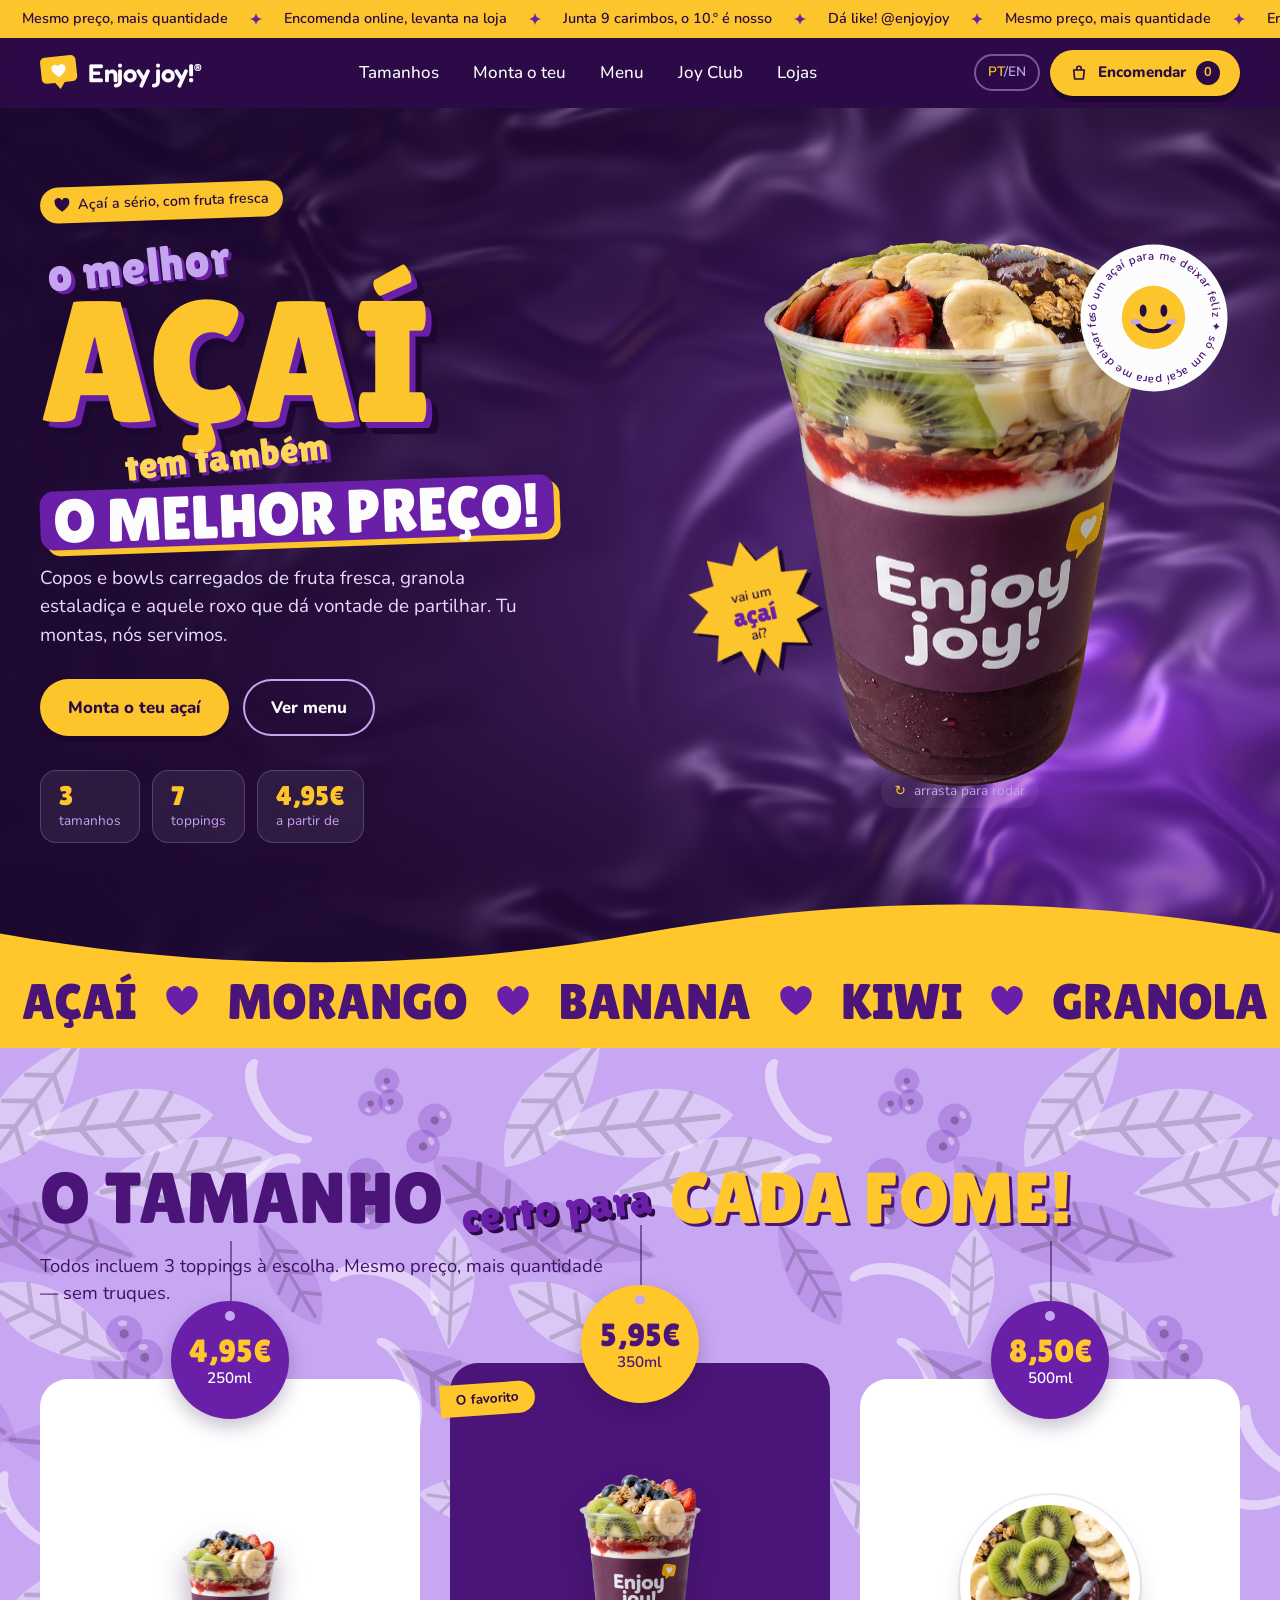
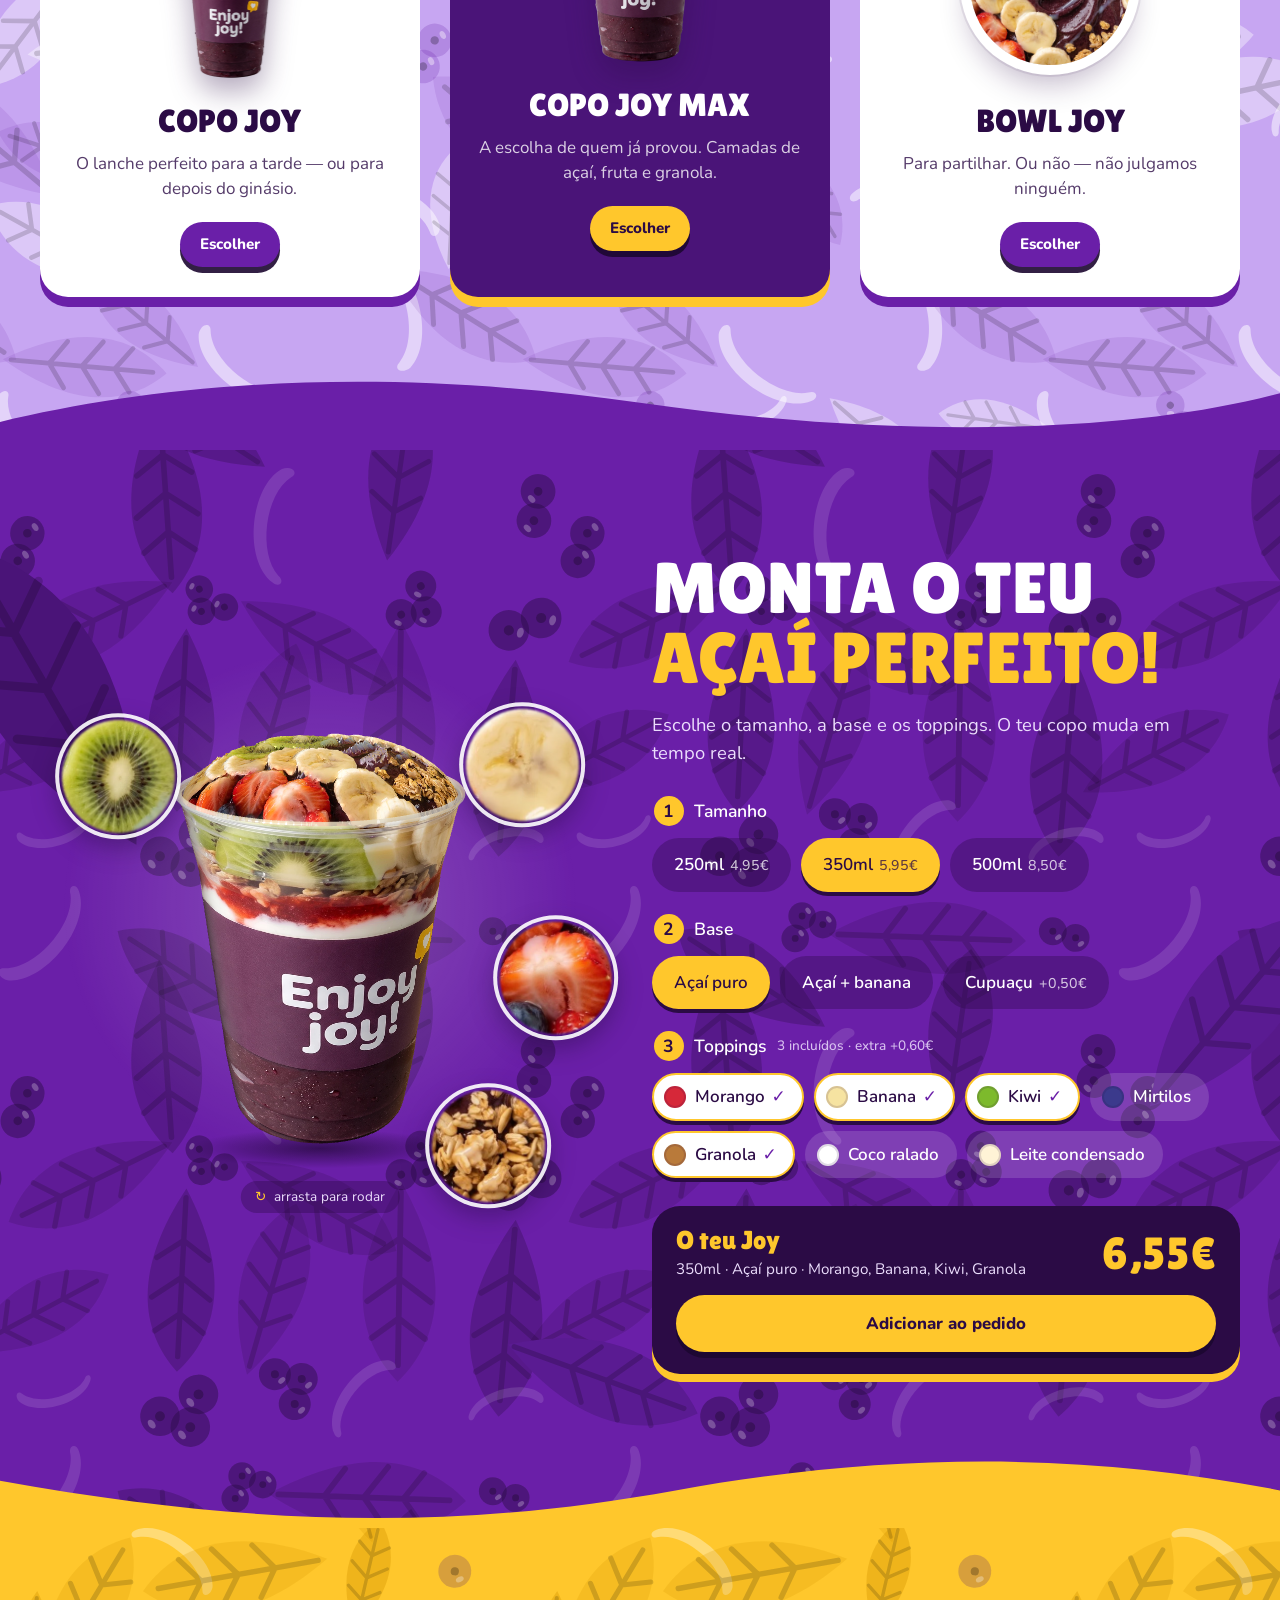
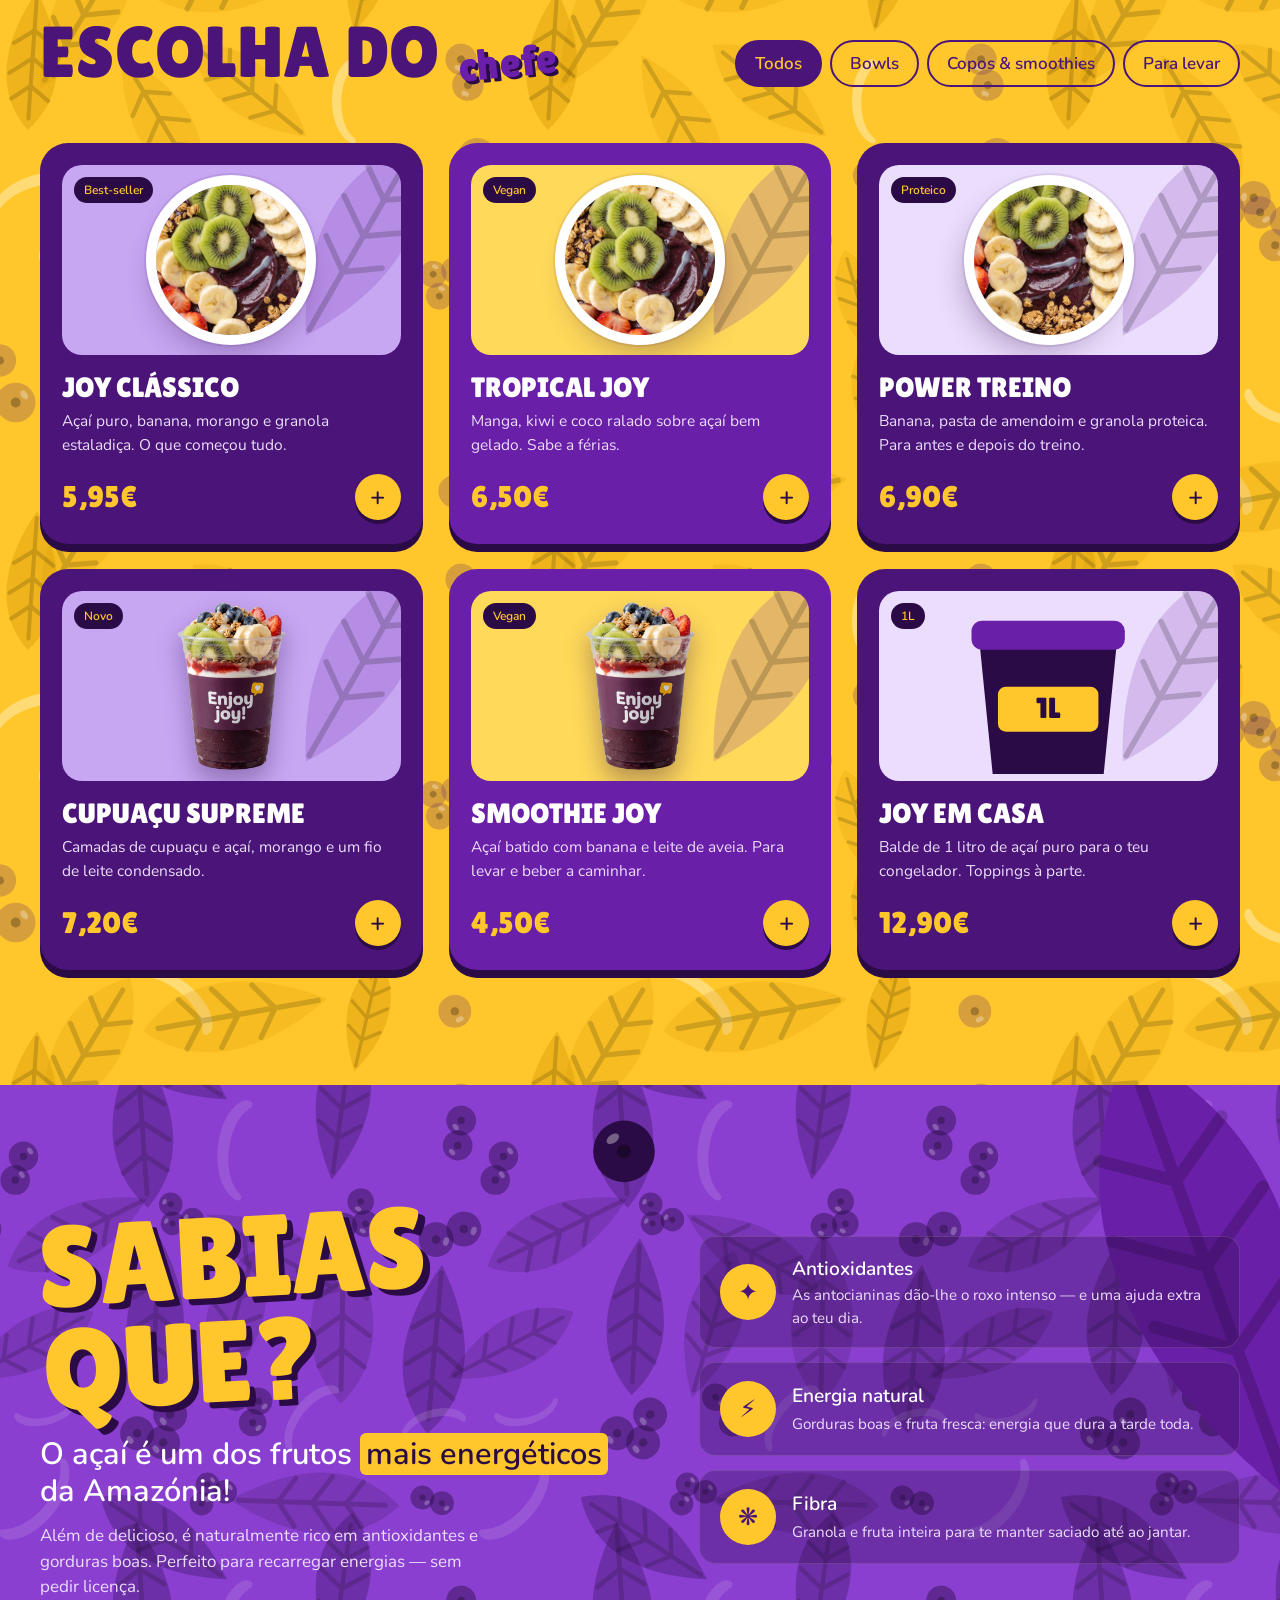
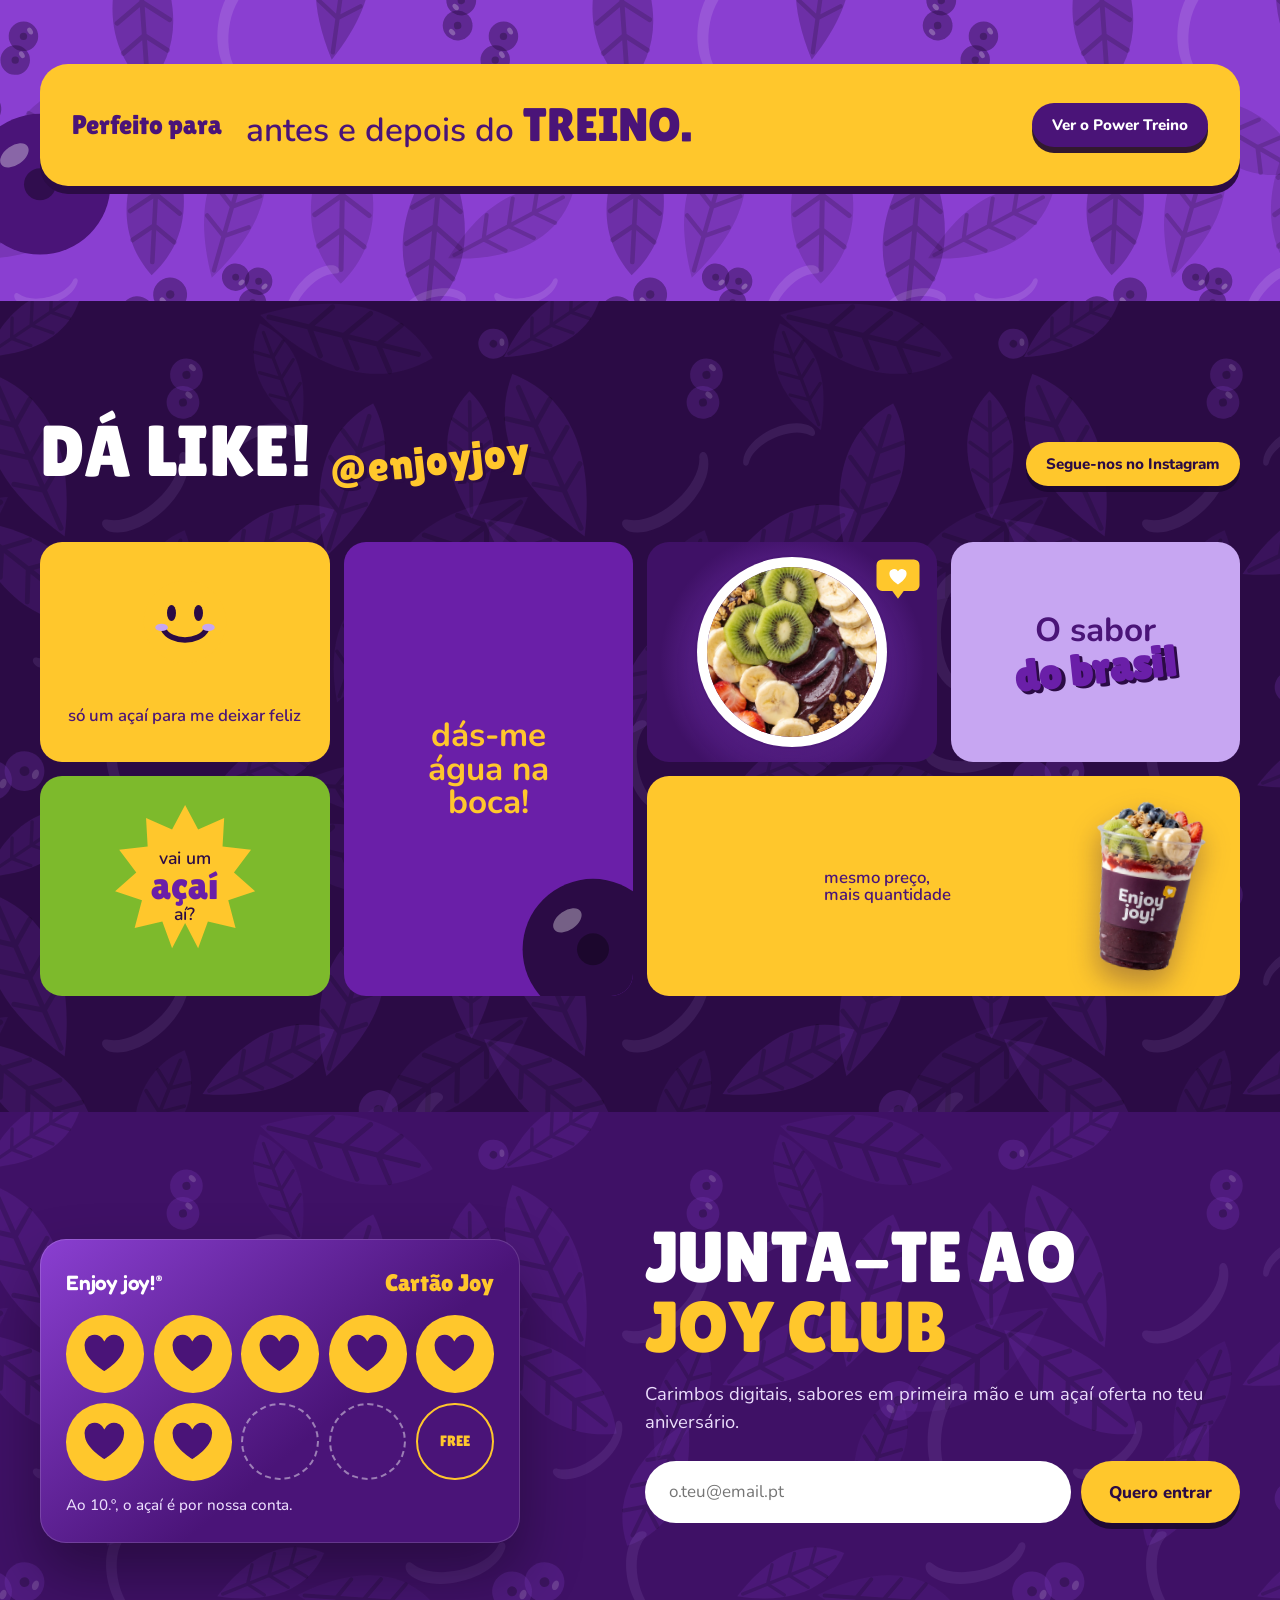
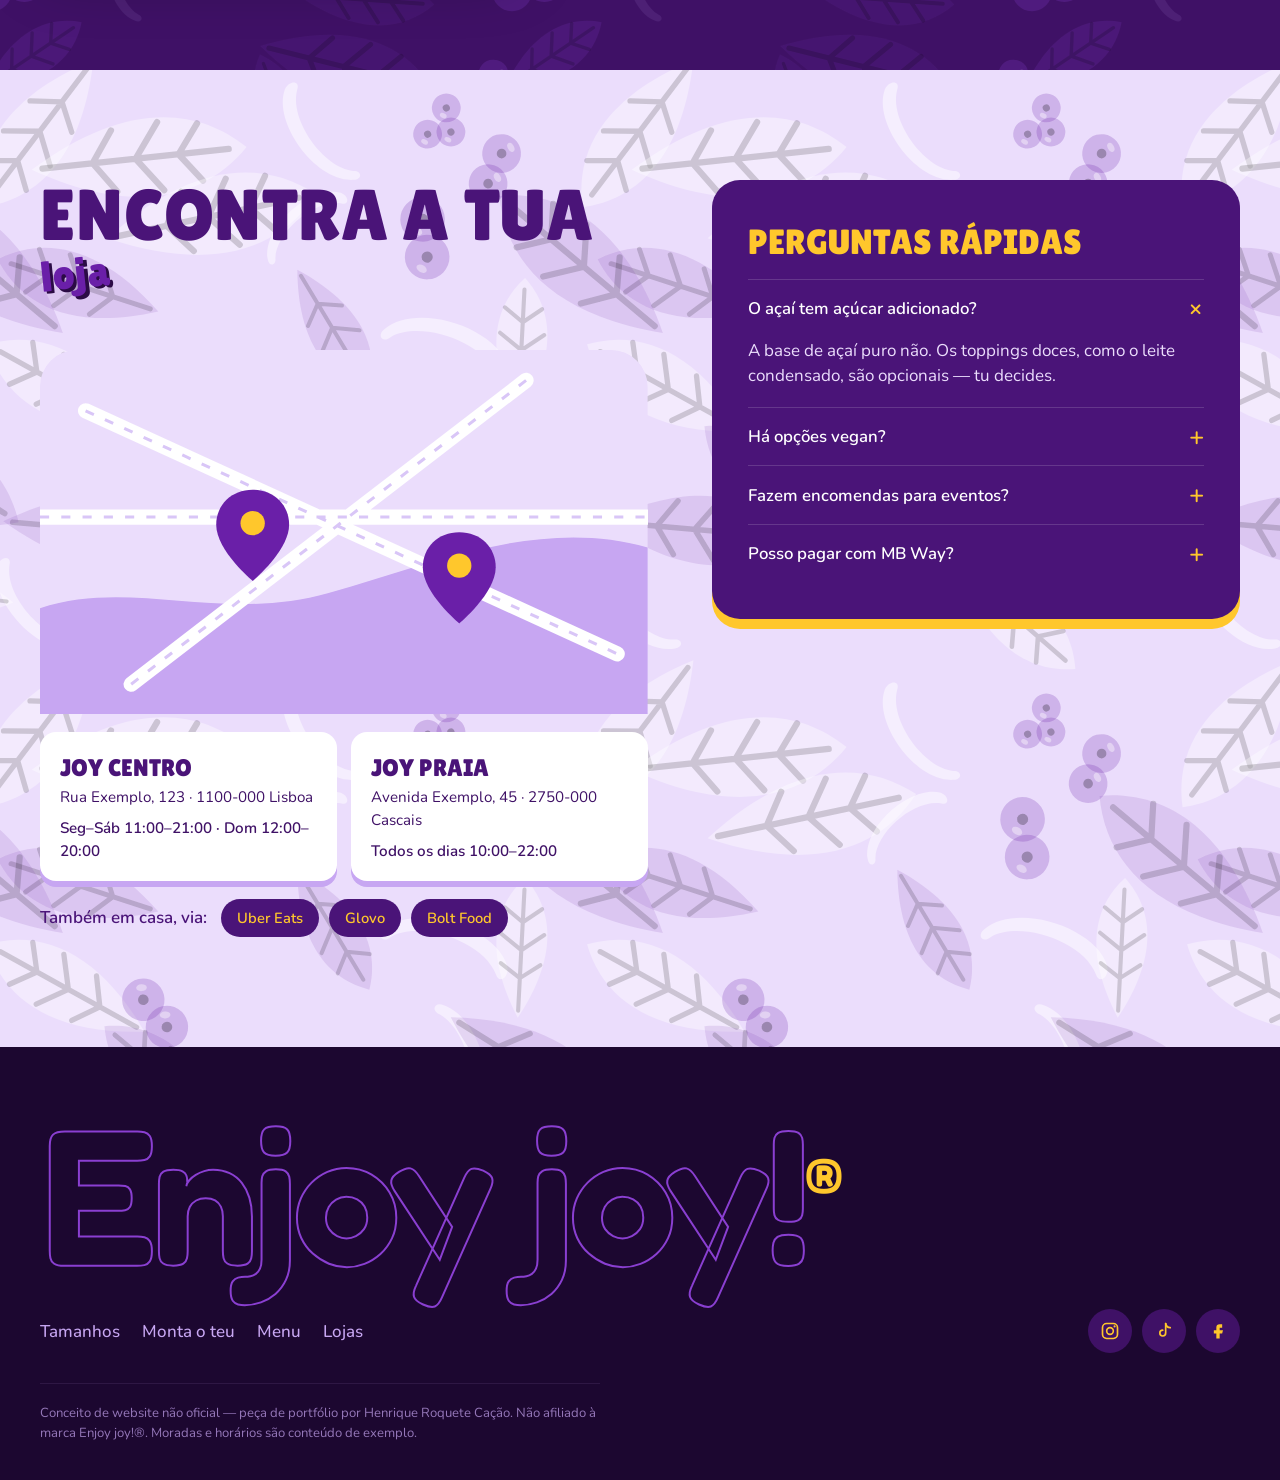
==== commit 7ed06ed6: "New orange and black landing page" ====
--- a/enjoy-joy/index.html
+++ b/enjoy-joy/index.html
@@ -424,7 +424,7 @@
         <a href="#" aria-label="Facebook"><svg viewBox="0 0 24 24"><path d="M14 8h3V4h-3a4 4 0 0 0-4 4v3H7v4h3v6h4v-6h3l1-4h-4V8z" fill="currentColor"/></svg></a>
       </div>
     </div>
-    <p class="footer__note" data-i18n="note">Conceito de website não oficial — peça de portfólio por Henrique Roquete Cacao. Não afiliado à marca Enjoy joy!®. Moradas e horários são conteúdo de exemplo.</p>
+    <p class="footer__note" data-i18n="note">Conceito de website não oficial — peça de portfólio por Henrique Roquete Cação. Não afiliado à marca Enjoy joy!®. Moradas e horários são conteúdo de exemplo.</p>
   </div>
 </footer>
 
